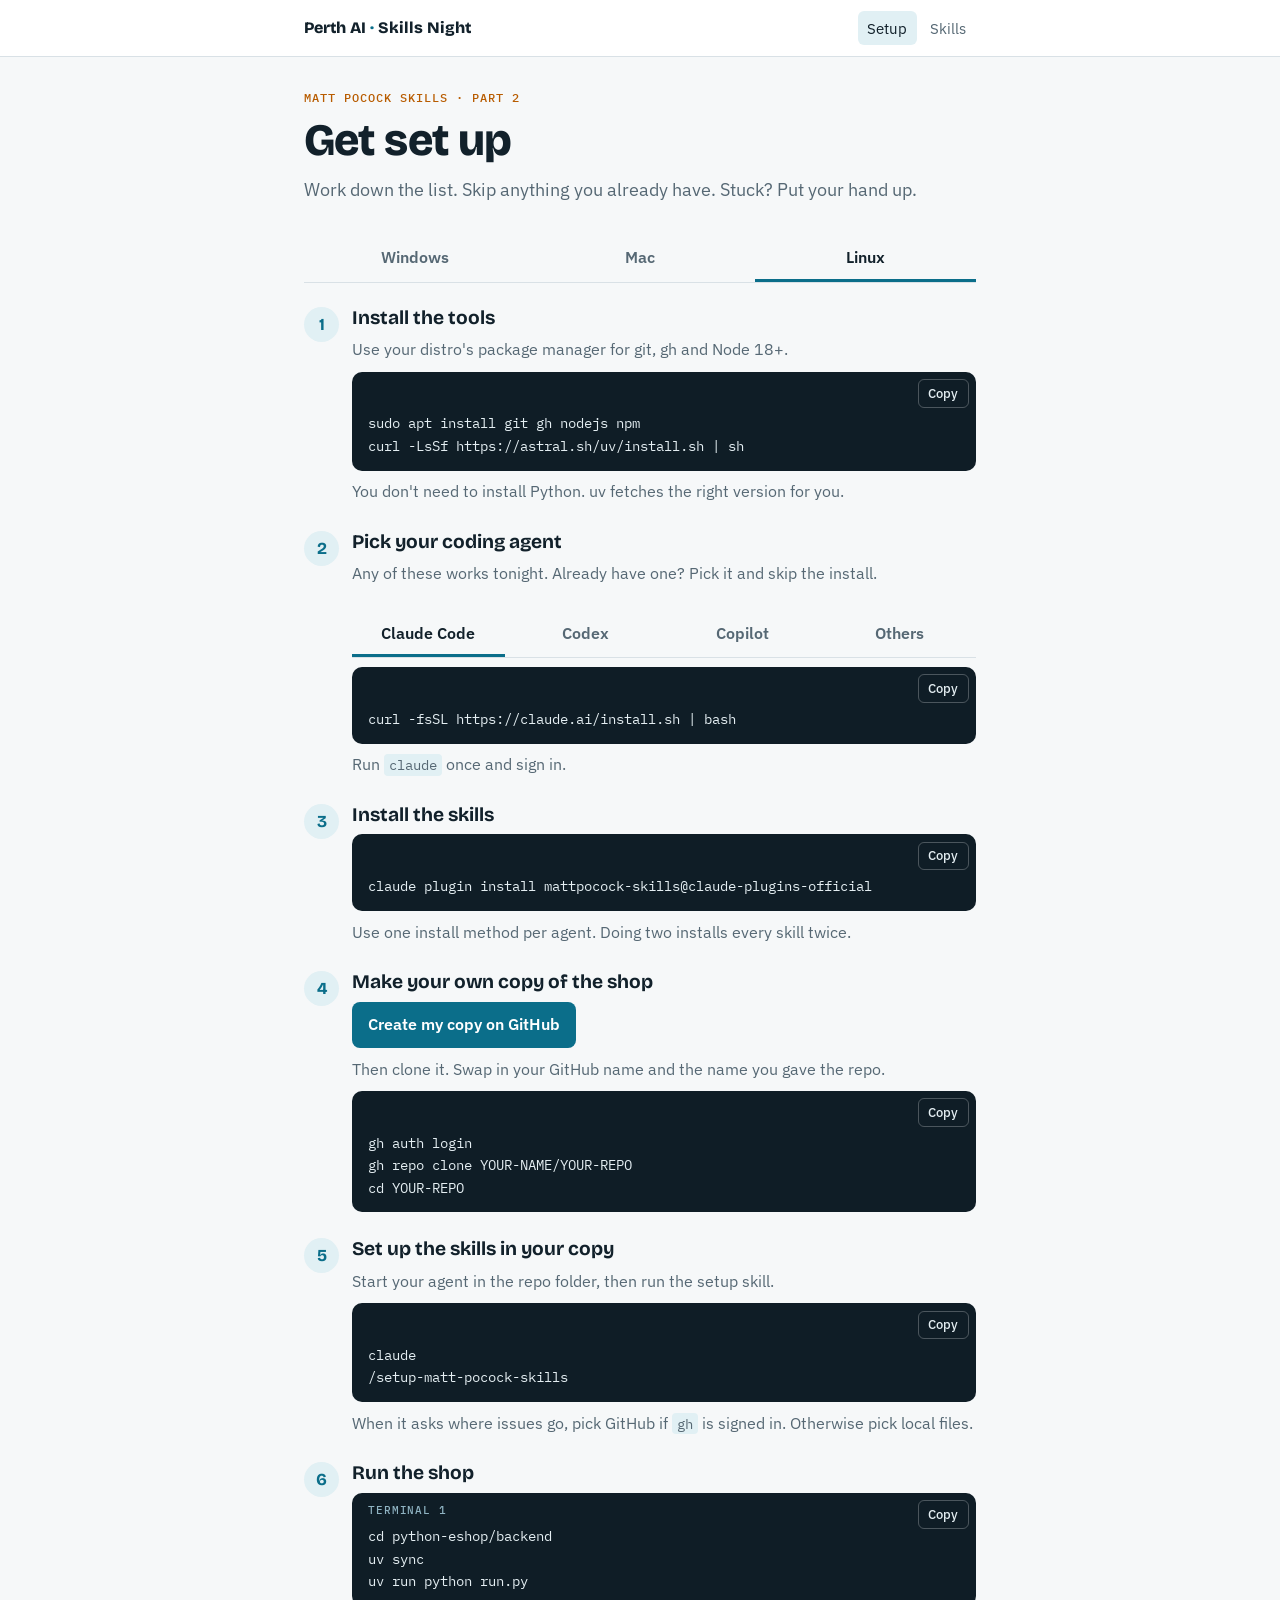
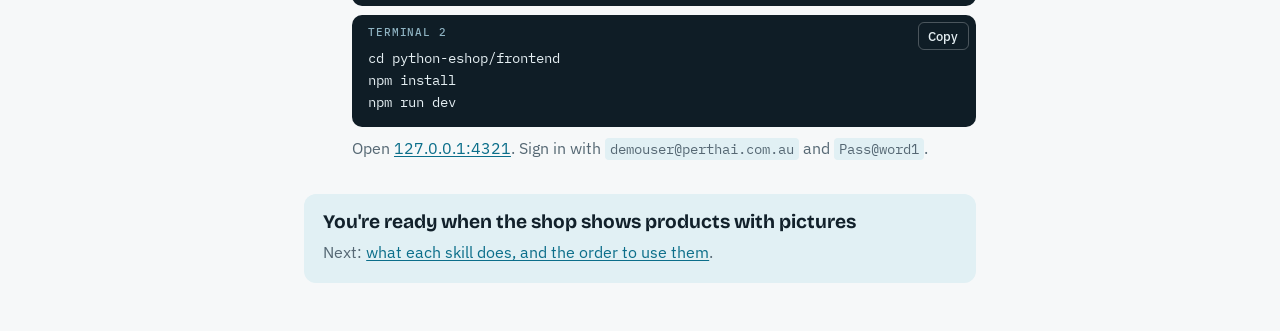
==== docs/index.html @ 23146fe4 "Make the repo and guide work with any coding agent CLAUDE.md becomes AGENTS.md, which Codex, Cursor," ====
<!doctype html>
<html lang="en">
<head>
<meta charset="utf-8">
<meta name="viewport" content="width=device-width, initial-scale=1, viewport-fit=cover">
<title>Skills Night Setup</title>
<meta name="claude:viewport-fit-sides" content="cover">
<meta name="description" content="Install Matt Pocock's skills and get the workshop shop running.">
<link rel="preconnect" href="https://fonts.googleapis.com">
<link rel="preconnect" href="https://fonts.gstatic.com" crossorigin>
<link rel="stylesheet" href="https://fonts.googleapis.com/css2?family=Bricolage+Grotesque:opsz,wght@12..96,700;12..96,800&family=IBM+Plex+Sans:wght@400;500;600&family=IBM+Plex+Mono:wght@400;500&display=swap">
<link rel="stylesheet" href="style.css">
<style>
/* Layout: one narrow column of numbered steps, readable on a phone held in one hand. */
.hero { padding-block: 2rem 1rem; display: grid; gap: .6rem; }
.hero h1 { font-size: clamp(2rem, 8vw, 2.8rem); font-weight: 800; letter-spacing: -.02em; }
.hero p.lede { font-size: 1.1rem; color: var(--muted); }
.tabs { display: flex; gap: .25rem; border-bottom: 1px solid var(--line); margin-top: 1rem; }
.tabs button { flex: 1; font: 600 1rem var(--body); background: none; border: 0; border-bottom: 3px solid transparent; color: var(--muted); padding: .7rem .5rem; cursor: pointer; }
.tabs button[aria-selected="true"] { color: var(--ink); border-bottom-color: var(--river); }
ol.steps { list-style: none; margin: 0; padding: 1.5rem 0 0; display: grid; gap: 1.6rem; counter-reset: step; }
ol.steps > li { display: grid; grid-template-columns: 2.2rem 1fr; gap: .8rem; counter-increment: step; }
ol.steps > li::before { content: counter(step); font: 700 1.05rem var(--display); width: 2.2rem; height: 2.2rem; border-radius: 50%; display: grid; place-items: center; background: var(--river-soft); color: var(--river); }
.step { display: grid; gap: .55rem; min-width: 0; }
.step h2 { font-size: 1.2rem; }
.step > p { color: var(--muted); }
.big-link { display: inline-block; justify-self: start; background: var(--river); color: var(--surface); text-decoration: none; font-weight: 600; padding: .65rem 1rem; border-radius: 8px; }
.done { margin-block: 2rem 3rem; padding: 1.1rem 1.2rem; border-radius: 12px; background: var(--river-soft); display: grid; gap: .4rem; }
.done h2 { font-size: 1.2rem; }
</style>
</head>
<body>
<header class="bar">
  <div class="wrap">
    <a class="brand" href="./">Perth AI <span>·</span> Skills Night</a>
    <nav aria-label="Pages">
      <a href="./" aria-current="page">Setup</a>
      <a href="skills.html">Skills</a>
    </nav>
  </div>
</header>

<main class="wrap">
  <div class="hero">
    <p class="eyebrow">Matt Pocock skills · Part 2</p>
    <h1>Get set up</h1>
    <p class="lede">Work down the list. Skip anything you already have. Stuck? Put your hand up.</p>
  </div>

  <div class="tabs" role="tablist" aria-label="Your computer">
    <button role="tab" id="tab-win" aria-controls="os-win" aria-selected="true" type="button" data-os="win">Windows</button>
    <button role="tab" id="tab-mac" aria-controls="os-mac" aria-selected="false" type="button" data-os="mac">Mac</button>
    <button role="tab" id="tab-linux" aria-controls="os-linux" aria-selected="false" type="button" data-os="linux">Linux</button>
  </div>

  <ol class="steps">
    <li><div class="step"><h2>Install the tools</h2>
      <div role="tabpanel" id="os-win" aria-labelledby="tab-win" data-panel="win" class="step">
        <p>In PowerShell, then close and reopen it.</p>
        <div class="cmd"><pre>winget install Git.Git OpenJS.NodeJS.LTS GitHub.cli
powershell -ExecutionPolicy ByPass -c "irm https://astral.sh/uv/install.ps1 | iex"</pre></div>
      </div>
      <div role="tabpanel" id="os-mac" aria-labelledby="tab-mac" data-panel="mac" class="step" hidden>
        <p>In Terminal, with <a href="https://brew.sh" target="_blank" rel="noopener">Homebrew</a>.</p>
        <div class="cmd"><pre>xcode-select --install
brew install node gh uv</pre></div>
      </div>
      <div role="tabpanel" id="os-linux" aria-labelledby="tab-linux" data-panel="linux" class="step" hidden>
        <p>Use your distro's package manager for git, gh and Node 18+.</p>
        <div class="cmd"><pre>sudo apt install git gh nodejs npm
curl -LsSf https://astral.sh/uv/install.sh | sh</pre></div>
      </div>
      <p>You don't need to install Python. uv fetches the right version for you.</p>
    </div></li>

    <li><div class="step"><h2>Pick your coding agent</h2>
      <p>Any of these works tonight. Already have one? Pick it and skip the install.</p>
      <div class="tabs" role="tablist" aria-label="Your coding agent">
        <button role="tab" id="agent-claude" aria-controls="agent-panel" aria-selected="true" type="button" data-agent="claude">Claude Code</button>
        <button role="tab" id="agent-codex" aria-controls="agent-panel" aria-selected="false" type="button" data-agent="codex">Codex</button>
        <button role="tab" id="agent-copilot" aria-controls="agent-panel" aria-selected="false" type="button" data-agent="copilot">Copilot</button>
        <button role="tab" id="agent-other" aria-controls="agent-panel" aria-selected="false" type="button" data-agent="other">Others</button>
      </div>
      <div id="agent-panel" class="step">
        <div class="step" data-agent-panel="claude">
          <div class="cmd" data-os-cmd="win" hidden><pre>irm https://claude.ai/install.ps1 | iex</pre></div>
          <div class="cmd" data-os-cmd="mac linux"><pre>curl -fsSL https://claude.ai/install.sh | bash</pre></div>
          <p>Run <code>claude</code> once and sign in.</p>
        </div>
        <div class="step" data-agent-panel="codex" hidden>
          <div class="cmd"><pre>npm install -g @openai/codex</pre></div>
          <p>Run <code>codex</code> once and sign in.</p>
        </div>
        <div class="step" data-agent-panel="copilot" hidden>
          <div class="cmd"><pre>npm install -g @github/copilot</pre></div>
          <p>Run <code>copilot</code> once and sign in with GitHub. You need a Copilot plan; the free one is fine.</p>
        </div>
        <div class="step" data-agent-panel="other" hidden>
          <p>Install Cursor, Windsurf or OpenCode from its own website and open a terminal inside it.</p>
        </div>
      </div>
    </div></li>

    <li><div class="step"><h2>Install the skills</h2>
      <div class="cmd" data-agent-panel="claude"><pre>claude plugin install mattpocock-skills@claude-plugins-official</pre></div>
      <div class="cmd" data-agent-panel="codex" hidden><pre>codex plugin marketplace add mattpocock/skills
codex plugin add mattpocock-skills@mattpocock</pre></div>
      <div class="cmd" data-agent-panel="copilot" hidden><pre>copilot plugin marketplace add mattpocock/skills
copilot plugin install mattpocock-skills@mattpocock</pre></div>
      <div class="cmd" data-agent-panel="other" hidden><pre>npx skills@latest add mattpocock/skills</pre></div>
      <p data-agent-panel="other" hidden>It asks which agent to install for. These are plain files you can edit; update them later with <code>npx skills@latest update</code>.</p>
      <p>Use one install method per agent. Doing two installs every skill twice.</p>
    </div></li>

    <li><div class="step"><h2>Make your own copy of the shop</h2>
      <a class="big-link" href="https://github.com/new?template_name=perth-ai-mp-new-features&amp;template_owner=mashjprime" target="_blank" rel="noopener">Create my copy on GitHub</a>
      <p>Then clone it. Swap in your GitHub name and the name you gave the repo.</p>
      <div class="cmd"><pre>gh auth login
gh repo clone YOUR-NAME/YOUR-REPO
cd YOUR-REPO</pre></div>
    </div></li>

    <li><div class="step"><h2>Set up the skills in your copy</h2>
      <p>Start your agent in the repo folder, then run the setup skill.</p>
      <div class="cmd" data-agent-panel="claude"><pre>claude
/setup-matt-pocock-skills</pre></div>
      <div class="cmd" data-agent-panel="codex" hidden><pre>codex
Use the setup-matt-pocock-skills skill</pre></div>
      <div class="cmd" data-agent-panel="copilot" hidden><pre>copilot
/setup-matt-pocock-skills</pre></div>
      <div class="cmd" data-agent-panel="other" hidden><pre>Use the setup-matt-pocock-skills skill</pre></div>
      <p>When it asks where issues go, pick GitHub if <code>gh</code> is signed in. Otherwise pick local files.</p>
    </div></li>

    <li><div class="step"><h2>Run the shop</h2>
      <div class="cmd"><span class="label">Terminal 1</span><pre>cd python-eshop/backend
uv sync
uv run python run.py</pre></div>
      <div class="cmd"><span class="label">Terminal 2</span><pre>cd python-eshop/frontend
npm install
npm run dev</pre></div>
      <p>Open <a href="http://127.0.0.1:4321" target="_blank" rel="noopener">127.0.0.1:4321</a>. Sign in with <code>demouser@perthai.com.au</code> and <code>Pass@word1</code>.</p>
    </div></li>
  </ol>

  <div class="done">
    <h2>You're ready when the shop shows products with pictures</h2>
    <p class="muted">Next: <a href="skills.html">what each skill does, and the order to use them</a>.</p>
  </div>
</main>

<script src="copy.js"></script>
<script>
(function () {
  var tabs = document.querySelectorAll('[data-os]');
  function showOs(os) {
    tabs.forEach(function (t) { t.setAttribute('aria-selected', String(t.dataset.os === os)); });
    document.querySelectorAll('[data-panel]').forEach(function (p) { p.hidden = p.dataset.panel !== os; });
    document.querySelectorAll('[data-os-cmd]').forEach(function (c) { c.hidden = c.dataset.osCmd.split(' ').indexOf(os) < 0; });
    try { localStorage.setItem('os', os); } catch (e) {}
  }
  tabs.forEach(function (t) { if (t.dataset.os) t.addEventListener('click', function () { showOs(t.dataset.os); }); });

  var agentTabs = document.querySelectorAll('[data-agent]');
  function showAgent(agent) {
    agentTabs.forEach(function (t) { t.setAttribute('aria-selected', String(t.dataset.agent === agent)); });
    document.querySelectorAll('[data-agent-panel]').forEach(function (p) { p.hidden = p.dataset.agentPanel !== agent; });
    try { localStorage.setItem('agent', agent); } catch (e) {}
  }
  agentTabs.forEach(function (t) { t.addEventListener('click', function () { showAgent(t.dataset.agent); }); });
  var savedAgent = null;
  try { savedAgent = localStorage.getItem('agent'); } catch (e) {}
  showAgent(savedAgent && document.querySelector('[data-agent="' + savedAgent + '"]') ? savedAgent : 'claude');
  var saved = null;
  try { saved = localStorage.getItem('os'); } catch (e) {}
  var ua = navigator.userAgent;
  var guess = /Mac/i.test(ua) && !/iPhone|iPad/i.test(ua) ? 'mac' : /Linux/i.test(ua) && !/Android/i.test(ua) ? 'linux' : 'win';
  showOs(saved || guess);
})();
</script>
</body>
</html>
---- docs/style.css ----
/* Shared tokens for the install page, the skills page and the slides. */
:root {
  --paper: #f6f8f9;
  --surface: #ffffff;
  --ink: #12212b;
  --muted: #566874;
  --line: #d9e1e6;
  --river: #0b6e8a;
  --river-soft: #e1f0f4;
  --sun: #b85c00;
  --sun-soft: #fbeedd;
  --alarm: #b3261e;
  --code-bg: #0f1d26;
  --code-fg: #e4eef2;
  --ok: #1f7a4d;
  --display: "Bricolage Grotesque", "Segoe UI", system-ui, sans-serif;
  --body: "IBM Plex Sans", "Segoe UI", system-ui, sans-serif;
  --mono: "IBM Plex Mono", ui-monospace, "Cascadia Mono", Menlo, monospace;
  color-scheme: light;
}
@media (prefers-color-scheme: dark) {
  :root:not([data-theme="light"]) {
    --paper: #0c171e; --surface: #12212b; --ink: #e6eef2; --muted: #9db0bb; --line: #24394a;
    --river: #4fb8d6; --river-soft: #133847; --sun: #f0a050; --sun-soft: #3a2a17; --alarm: #ff8a80;
    --code-bg: #071016; --code-fg: #e4eef2; --ok: #5cc98f;
    color-scheme: dark;
  }
}
:root[data-theme="dark"] {
  --paper: #0c171e; --surface: #12212b; --ink: #e6eef2; --muted: #9db0bb; --line: #24394a;
  --river: #4fb8d6; --river-soft: #133847; --sun: #f0a050; --sun-soft: #3a2a17; --alarm: #ff8a80;
  --code-bg: #071016; --code-fg: #e4eef2; --ok: #5cc98f;
  color-scheme: dark;
}
* { box-sizing: border-box; }
[hidden] { display: none !important; }
html { padding-top: env(safe-area-inset-top, 0px); padding-bottom: env(safe-area-inset-bottom, 0px); }
body { margin: 0; background: var(--paper); color: var(--ink); font: 400 1rem/1.6 var(--body); }
a { color: var(--river); text-underline-offset: 2px; }
a:focus-visible, button:focus-visible, input:focus-visible { outline: 2px solid var(--river); outline-offset: 2px; }
h1, h2, h3 { font-family: var(--display); line-height: 1.15; text-wrap: balance; margin: 0; }
p { margin: 0; }
code { font-family: var(--mono); font-size: .9em; background: var(--river-soft); padding: .1em .35em; border-radius: 4px; }
.wrap { max-width: 44rem; margin: 0 auto; padding-left: max(16px, env(safe-area-inset-left, 0px)); padding-right: max(16px, env(safe-area-inset-right, 0px)); }
.eyebrow { font: 500 .78rem var(--mono); letter-spacing: .08em; text-transform: uppercase; color: var(--sun); }
.muted { color: var(--muted); }

/* Top bar shared by the reading pages */
.bar { background: var(--surface); border-bottom: 1px solid var(--line); }
.bar .wrap { display: flex; align-items: center; gap: .75rem 1rem; padding-block: .7rem; flex-wrap: wrap; }
.brand { font-family: var(--display); font-weight: 800; text-decoration: none; color: var(--ink); }
.brand span { color: var(--river); }
.bar nav { display: flex; gap: .25rem; flex-wrap: wrap; margin-left: auto; }
.bar nav a { text-decoration: none; color: var(--muted); font-size: .95rem; padding: .3rem .6rem; border-radius: 6px; }
.bar nav a[aria-current="page"] { color: var(--ink); background: var(--river-soft); }

/* Commands with copy buttons */
.cmd { display: flex; flex-direction: column; background: var(--code-bg); color: var(--code-fg); border-radius: 10px; min-width: 0; }
.cmd pre { margin: 0; padding: .3rem 1rem .85rem; overflow-x: auto; font: 400 .9rem/1.55 var(--mono); white-space: pre; }
.cmd .label { display: block; font: 500 .7rem var(--mono); letter-spacing: .08em; text-transform: uppercase; color: #8fb3c2; padding: 0 1rem .2rem; margin-top: -1.6rem; max-width: calc(100% - 5rem); }
.cmd .copy { order: -1; align-self: flex-end; margin: .45rem .45rem 0 0; font: 500 .8rem var(--body); background: transparent; color: var(--code-fg); border: 1px solid #ffffff40; border-radius: 6px; padding: .3rem .6rem; cursor: pointer; }
.cmd .copy:hover { border-color: #ffffffa0; }
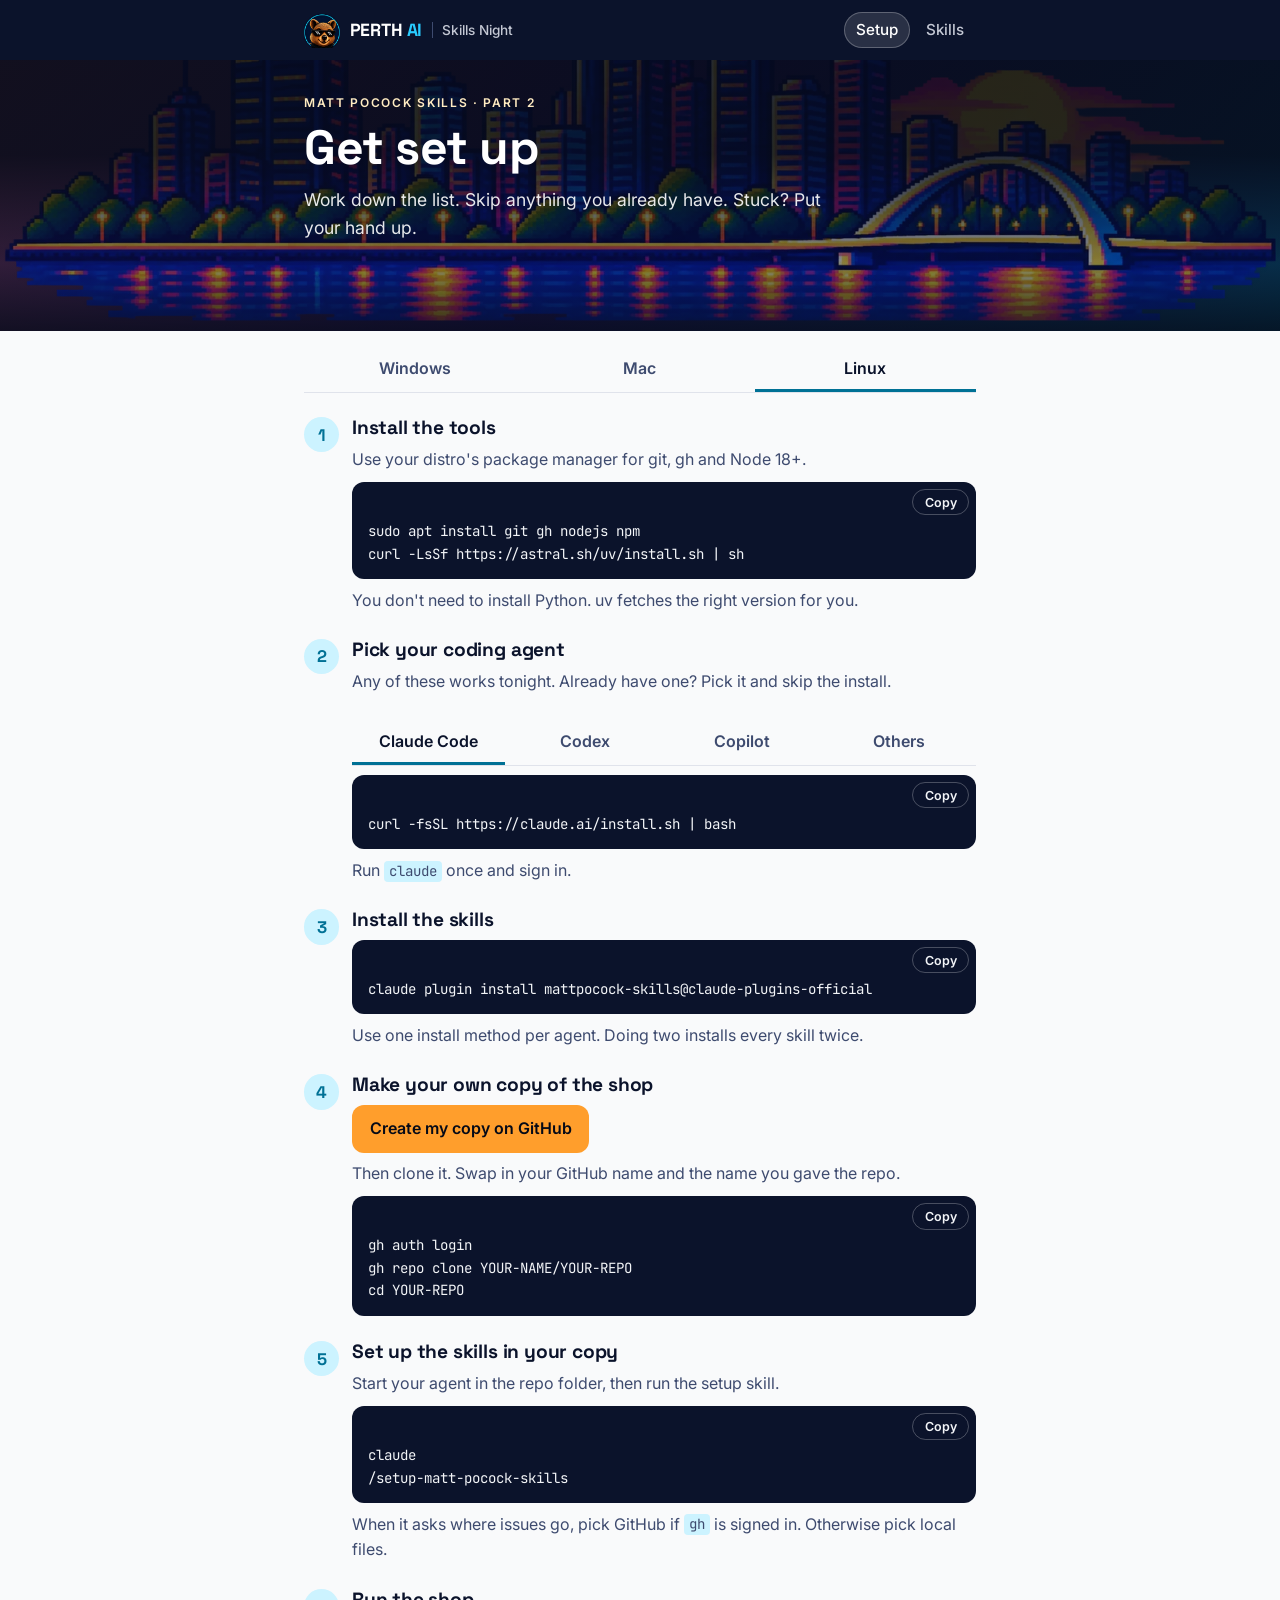
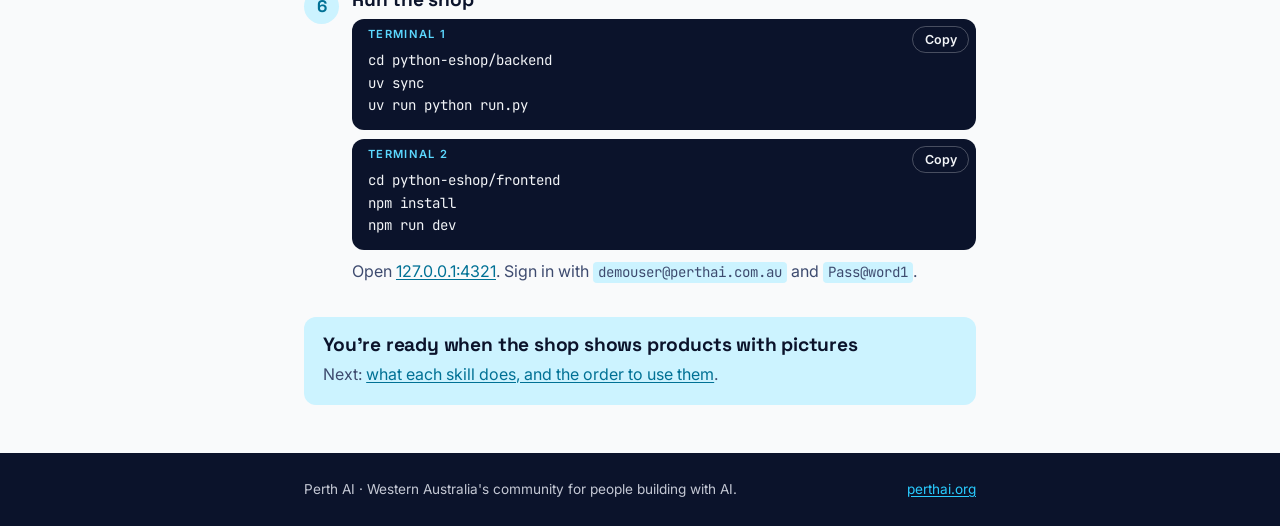
==== commit f22aed5a: "Brand the site and slides as Perth AI Logo, colours, fonts and skyline from perth-ai/perth-ai-websit" ====
--- a/docs/index.html
+++ b/docs/index.html
@@ -8,13 +8,12 @@
 <meta name="description" content="Install Matt Pocock's skills and get the workshop shop running.">
 <link rel="preconnect" href="https://fonts.googleapis.com">
 <link rel="preconnect" href="https://fonts.gstatic.com" crossorigin>
-<link rel="stylesheet" href="https://fonts.googleapis.com/css2?family=Bricolage+Grotesque:opsz,wght@12..96,700;12..96,800&family=IBM+Plex+Sans:wght@400;500;600&family=IBM+Plex+Mono:wght@400;500&display=swap">
+<link rel="stylesheet" href="https://fonts.googleapis.com/css2?family=Space+Grotesk:wght@500;600;700&family=Inter:wght@400;500;600&family=JetBrains+Mono:wght@400;500&display=swap">
+<link rel="icon" type="image/png" sizes="32x32" href="brand/favicon-32.png">
+<link rel="apple-touch-icon" href="brand/apple-touch-icon.png">
 <link rel="stylesheet" href="style.css">
 <style>
 /* Layout: one narrow column of numbered steps, readable on a phone held in one hand. */
-.hero { padding-block: 2rem 1rem; display: grid; gap: .6rem; }
-.hero h1 { font-size: clamp(2rem, 8vw, 2.8rem); font-weight: 800; letter-spacing: -.02em; }
-.hero p.lede { font-size: 1.1rem; color: var(--muted); }
 .tabs { display: flex; gap: .25rem; border-bottom: 1px solid var(--line); margin-top: 1rem; }
 .tabs button { flex: 1; font: 600 1rem var(--body); background: none; border: 0; border-bottom: 3px solid transparent; color: var(--muted); padding: .7rem .5rem; cursor: pointer; }
 .tabs button[aria-selected="true"] { color: var(--ink); border-bottom-color: var(--river); }
@@ -24,7 +23,6 @@
 .step { display: grid; gap: .55rem; min-width: 0; }
 .step h2 { font-size: 1.2rem; }
 .step > p { color: var(--muted); }
-.big-link { display: inline-block; justify-self: start; background: var(--river); color: var(--surface); text-decoration: none; font-weight: 600; padding: .65rem 1rem; border-radius: 8px; }
 .done { margin-block: 2rem 3rem; padding: 1.1rem 1.2rem; border-radius: 12px; background: var(--river-soft); display: grid; gap: .4rem; }
 .done h2 { font-size: 1.2rem; }
 </style>
@@ -32,7 +30,7 @@
 <body>
 <header class="bar">
   <div class="wrap">
-    <a class="brand" href="./">Perth AI <span>·</span> Skills Night</a>
+    <a class="logo" href="./"><img src="brand/perth-ai-mark.webp" alt="" width="256" height="256"><span class="word">PERTH <span>AI</span></span><span class="event">Skills Night</span></a>
     <nav aria-label="Pages">
       <a href="./" aria-current="page">Setup</a>
       <a href="skills.html">Skills</a>
@@ -40,12 +38,16 @@
   </div>
 </header>
 
-<main class="wrap">
-  <div class="hero">
+<div class="band">
+  <img class="skyline" src="brand/perth-skyline.webp" alt="" width="1600" height="578">
+  <div class="wrap">
     <p class="eyebrow">Matt Pocock skills · Part 2</p>
     <h1>Get set up</h1>
     <p class="lede">Work down the list. Skip anything you already have. Stuck? Put your hand up.</p>
   </div>
+</div>
+
+<main class="wrap">
 
   <div class="tabs" role="tablist" aria-label="Your computer">
     <button role="tab" id="tab-win" aria-controls="os-win" aria-selected="true" type="button" data-os="win">Windows</button>
@@ -113,7 +115,7 @@
     </div></li>
 
     <li><div class="step"><h2>Make your own copy of the shop</h2>
-      <a class="big-link" href="https://github.com/new?template_name=perth-ai-mp-new-features&amp;template_owner=mashjprime" target="_blank" rel="noopener">Create my copy on GitHub</a>
+      <a class="cta" href="https://github.com/new?template_name=perth-ai-mp-new-features&amp;template_owner=mashjprime" target="_blank" rel="noopener">Create my copy on GitHub</a>
       <p>Then clone it. Swap in your GitHub name and the name you gave the repo.</p>
       <div class="cmd"><pre>gh auth login
 gh repo clone YOUR-NAME/YOUR-REPO
@@ -149,6 +151,14 @@
   </div>
 </main>
 
+<footer class="site-foot">
+  <div class="wrap">
+    <span>Perth AI · Western Australia's community for people building with AI.</span>
+    <a href="https://perthai.org" target="_blank" rel="noopener">perthai.org</a>
+  </div>
+</footer>
+
+
 <script src="copy.js"></script>
 <script>
 (function () {
--- a/docs/style.css
+++ b/docs/style.css
@@ -1,62 +1,96 @@
-/* Shared tokens for the install page, the skills page and the slides. */
+/* Perth AI brand tokens, taken from perth-ai/perth-ai-website (src/styles/global.css),
+   which follows the Perth AI style guide. Navy #0B132B base, orange #FF9E2C primary
+   accent, cyan #00C2FF secondary. On light backgrounds the accents are fills with
+   navy labels, and only their -700 steps are used as text. */
 :root {
-  --paper: #f6f8f9;
+  --paper: #f9fafb;        /* sand-50 */
   --surface: #ffffff;
-  --ink: #12212b;
-  --muted: #566874;
-  --line: #d9e1e6;
-  --river: #0b6e8a;
-  --river-soft: #e1f0f4;
-  --sun: #b85c00;
-  --sun-soft: #fbeedd;
-  --alarm: #b3261e;
-  --code-bg: #0f1d26;
-  --code-fg: #e4eef2;
-  --ok: #1f7a4d;
-  --display: "Bricolage Grotesque", "Segoe UI", system-ui, sans-serif;
-  --body: "IBM Plex Sans", "Segoe UI", system-ui, sans-serif;
-  --mono: "IBM Plex Mono", ui-monospace, "Cascadia Mono", Menlo, monospace;
+  --ink: #0b132b;          /* ink-900 */
+  --muted: #3e4b6f;        /* ink-600 */
+  --line: #e0e3eb;         /* ink-100 */
+  --river: #007195;        /* azure-700: links and markers on light */
+  --river-soft: #ccf3ff;   /* azure-100 */
+  --sun: #a05600;          /* sunset-700: eyebrows on light */
+  --sun-soft: #ffecd6;     /* sunset-100 */
+  --cta: #ff9e2c;          /* sunset-500, always with a navy label */
+  --cta-hover: #ffb257;
+  --cta-ink: #050a17;
+  --alarm: #d3002c;        /* coral-700 */
+  --code-bg: #0b132b;
+  --code-fg: #f2f4f7;
+  --code-label: #5cd8ff;   /* azure-300 */
+  --band: #0b132b;         /* navy header and hero bands, both themes */
+  --band-ink: #ffffff;
+  --band-muted: #c4c8d4;   /* ink-200 */
+  --band-ai: #29ccff;      /* azure-400, the "AI" in the wordmark */
+  --sunbeam: #ffecc2;      /* cream, dark backgrounds only */
+  --display: "Space Grotesk", "Inter", ui-sans-serif, system-ui, "Segoe UI", sans-serif;
+  --body: "Inter", ui-sans-serif, system-ui, -apple-system, "Segoe UI", Roboto, sans-serif;
+  --mono: "JetBrains Mono", ui-monospace, "Cascadia Mono", Menlo, monospace;
   color-scheme: light;
 }
 @media (prefers-color-scheme: dark) {
   :root:not([data-theme="light"]) {
-    --paper: #0c171e; --surface: #12212b; --ink: #e6eef2; --muted: #9db0bb; --line: #24394a;
-    --river: #4fb8d6; --river-soft: #133847; --sun: #f0a050; --sun-soft: #3a2a17; --alarm: #ff8a80;
-    --code-bg: #071016; --code-fg: #e4eef2; --ok: #5cc98f;
+    --paper: #050a17; --surface: #0b132b; --ink: #f2f4f7; --muted: #99a0b8; --line: #232f52;
+    --river: #29ccff; --river-soft: #10294a; --sun: #ff9e2c; --sun-soft: #33240f; --alarm: #ff6b8a;
+    --code-bg: #141f3d; --band: #050a17;
     color-scheme: dark;
   }
 }
 :root[data-theme="dark"] {
-  --paper: #0c171e; --surface: #12212b; --ink: #e6eef2; --muted: #9db0bb; --line: #24394a;
-  --river: #4fb8d6; --river-soft: #133847; --sun: #f0a050; --sun-soft: #3a2a17; --alarm: #ff8a80;
-  --code-bg: #071016; --code-fg: #e4eef2; --ok: #5cc98f;
+  --paper: #050a17; --surface: #0b132b; --ink: #f2f4f7; --muted: #99a0b8; --line: #232f52;
+  --river: #29ccff; --river-soft: #10294a; --sun: #ff9e2c; --sun-soft: #33240f; --alarm: #ff6b8a;
+  --code-bg: #141f3d; --band: #050a17;
   color-scheme: dark;
 }
 * { box-sizing: border-box; }
 [hidden] { display: none !important; }
-html { padding-top: env(safe-area-inset-top, 0px); padding-bottom: env(safe-area-inset-bottom, 0px); }
-body { margin: 0; background: var(--paper); color: var(--ink); font: 400 1rem/1.6 var(--body); }
+html { padding-top: env(safe-area-inset-top, 0px); padding-bottom: env(safe-area-inset-bottom, 0px); background: var(--band); }
+body { margin: 0; background: var(--paper); color: var(--ink); font: 400 1rem/1.6 var(--body); -webkit-font-smoothing: antialiased; }
 a { color: var(--river); text-underline-offset: 2px; }
-a:focus-visible, button:focus-visible, input:focus-visible { outline: 2px solid var(--river); outline-offset: 2px; }
-h1, h2, h3 { font-family: var(--display); line-height: 1.15; text-wrap: balance; margin: 0; }
+:focus-visible { outline: 2px solid var(--cta); outline-offset: 2px; }
+h1, h2, h3 { font-family: var(--display); line-height: 1.12; letter-spacing: -.01em; text-wrap: balance; margin: 0; }
 p { margin: 0; }
-code { font-family: var(--mono); font-size: .9em; background: var(--river-soft); padding: .1em .35em; border-radius: 4px; }
+code { font-family: var(--mono); font-size: .88em; background: var(--river-soft); padding: .1em .35em; border-radius: 4px; }
 .wrap { max-width: 44rem; margin: 0 auto; padding-left: max(16px, env(safe-area-inset-left, 0px)); padding-right: max(16px, env(safe-area-inset-right, 0px)); }
-.eyebrow { font: 500 .78rem var(--mono); letter-spacing: .08em; text-transform: uppercase; color: var(--sun); }
+.eyebrow { font: 600 .75rem var(--body); letter-spacing: .14em; text-transform: uppercase; color: var(--sun); }
 .muted { color: var(--muted); }
 
-/* Top bar shared by the reading pages */
-.bar { background: var(--surface); border-bottom: 1px solid var(--line); }
-.bar .wrap { display: flex; align-items: center; gap: .75rem 1rem; padding-block: .7rem; flex-wrap: wrap; }
-.brand { font-family: var(--display); font-weight: 800; text-decoration: none; color: var(--ink); }
-.brand span { color: var(--river); }
+/* Navy header with the quokka mark and wordmark, as on perthai.org */
+.bar { background: var(--band); color: var(--band-ink); }
+.bar .wrap { display: flex; align-items: center; gap: .75rem 1rem; padding-block: .75rem; flex-wrap: wrap; }
+.logo { display: flex; align-items: center; gap: .6rem; text-decoration: none; color: var(--band-ink); }
+.logo img { width: 2.25rem; height: 2.25rem; }
+.logo .word { font: 700 1.1rem var(--display); letter-spacing: -.01em; }
+.logo .word span { color: var(--band-ai); }
+.logo .event { font: 500 .85rem var(--body); color: var(--band-muted); border-left: 1px solid #3e4b6f; padding-left: .6rem; }
+@media (max-width: 26rem) { .logo .event { display: none; } }
 .bar nav { display: flex; gap: .25rem; flex-wrap: wrap; margin-left: auto; }
-.bar nav a { text-decoration: none; color: var(--muted); font-size: .95rem; padding: .3rem .6rem; border-radius: 6px; }
-.bar nav a[aria-current="page"] { color: var(--ink); background: var(--river-soft); }
+.bar nav a { text-decoration: none; color: var(--band-muted); font-size: .95rem; font-weight: 500; padding: .35rem .75rem; border-radius: 999px; }
+.bar nav a:hover { color: var(--band-ink); }
+.bar nav a[aria-current="page"] { color: var(--band-ink); background: #ffffff1f; box-shadow: inset 0 0 0 1px #ffffff40; }
+
+/* Hero band: brand gradient wash, pixel skyline along the bottom, white copy */
+.band { position: relative; overflow: hidden; background: var(--band); color: var(--band-ink); }
+.band::before { content: ""; position: absolute; inset: 0; background: linear-gradient(135deg, #ff6b8a55, #6924e04d 50%, #009bcc66); pointer-events: none; }
+.band .skyline { position: absolute; left: 0; right: 0; bottom: 0; width: 100%; height: auto; max-width: none; opacity: .9; pointer-events: none; }
+.band::after { content: ""; position: absolute; inset: 0; background: linear-gradient(to bottom, #050a17d9 35%, #050a1766 75%, #050a17cc); pointer-events: none; }
+.band .wrap { position: relative; z-index: 1; padding-block: 2.2rem 5.5rem; display: grid; gap: .7rem; }
+.band .eyebrow { color: var(--sunbeam); }
+.band h1 { font-size: clamp(2.1rem, 8vw, 3rem); font-weight: 700; }
+.band .lede { font-size: 1.1rem; color: #ffffffe6; max-width: 34rem; }
+
+/* Primary call to action: orange fill, navy label */
+.cta { display: inline-flex; align-items: center; justify-self: start; gap: .5rem; background: var(--cta); color: var(--cta-ink); text-decoration: none; font-weight: 600; padding: .7rem 1.1rem; border-radius: 12px; }
+.cta:hover { background: var(--cta-hover); }
 
 /* Commands with copy buttons */
-.cmd { display: flex; flex-direction: column; background: var(--code-bg); color: var(--code-fg); border-radius: 10px; min-width: 0; }
-.cmd pre { margin: 0; padding: .3rem 1rem .85rem; overflow-x: auto; font: 400 .9rem/1.55 var(--mono); white-space: pre; }
-.cmd .label { display: block; font: 500 .7rem var(--mono); letter-spacing: .08em; text-transform: uppercase; color: #8fb3c2; padding: 0 1rem .2rem; margin-top: -1.6rem; max-width: calc(100% - 5rem); }
-.cmd .copy { order: -1; align-self: flex-end; margin: .45rem .45rem 0 0; font: 500 .8rem var(--body); background: transparent; color: var(--code-fg); border: 1px solid #ffffff40; border-radius: 6px; padding: .3rem .6rem; cursor: pointer; }
-.cmd .copy:hover { border-color: #ffffffa0; }
+.cmd { display: flex; flex-direction: column; background: var(--code-bg); color: var(--code-fg); border-radius: 12px; min-width: 0; }
+.cmd pre { margin: 0; padding: .3rem 1rem .85rem; overflow-x: auto; font: 400 .88rem/1.6 var(--mono); white-space: pre; }
+.cmd .label { display: block; font: 600 .7rem var(--body); letter-spacing: .12em; text-transform: uppercase; color: var(--code-label); padding: 0 1rem .2rem; margin-top: -1.6rem; max-width: calc(100% - 5rem); }
+.cmd .copy { order: -1; align-self: flex-end; margin: .45rem .45rem 0 0; font: 600 .78rem var(--body); background: transparent; color: var(--code-fg); border: 1px solid #ffffff40; border-radius: 999px; padding: .3rem .7rem; cursor: pointer; }
+.cmd .copy:hover { border-color: var(--cta); color: var(--cta); }
+
+.site-foot { margin-top: 3rem; background: var(--band); color: var(--band-muted); font-size: .85rem; }
+.site-foot .wrap { padding-block: 1.6rem; display: flex; gap: .5rem 1.5rem; flex-wrap: wrap; justify-content: space-between; }
+.site-foot a { color: var(--band-ai); }
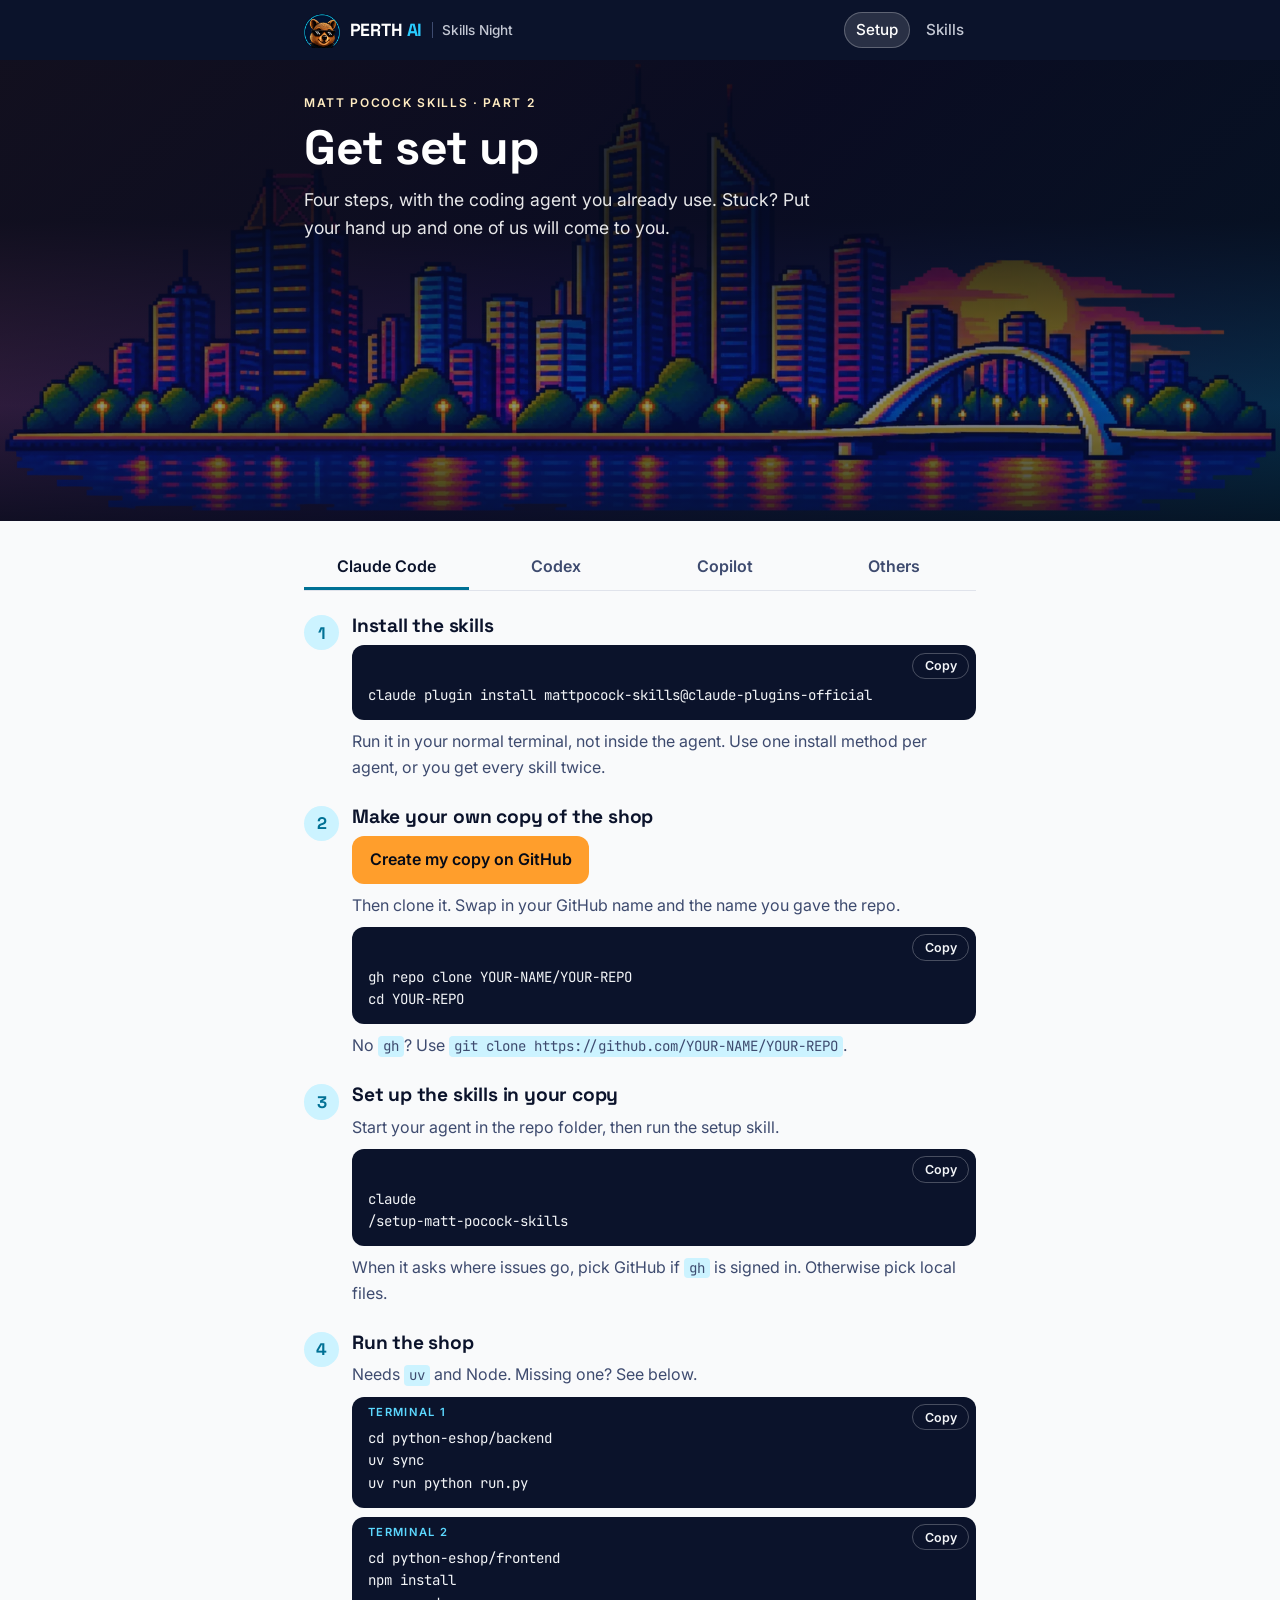
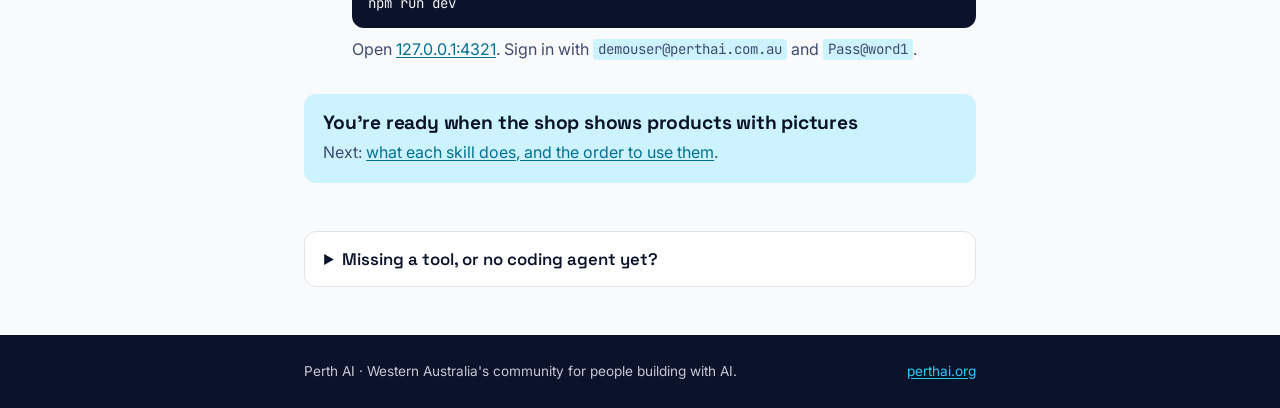
==== commit 09e76b40: "Lead the setup page with the skills install Assume attendees already run a coding agent: agent picke" ====
--- a/docs/index.html
+++ b/docs/index.html
@@ -25,6 +25,12 @@
 .step > p { color: var(--muted); }
 .done { margin-block: 2rem 3rem; padding: 1.1rem 1.2rem; border-radius: 12px; background: var(--river-soft); display: grid; gap: .4rem; }
 .done h2 { font-size: 1.2rem; }
+main > .tabs { margin-top: 1.5rem; }
+.extra { margin-bottom: 3rem; border: 1px solid var(--line); border-radius: 12px; background: var(--surface); }
+.extra summary { cursor: pointer; padding: 1rem 1.2rem; font: 600 1.05rem var(--display); }
+.extra > .step { padding: 0 1.2rem 1.2rem; gap: .8rem; }
+.extra .tabs { margin-top: 0; }
+.extra h3 { font-size: 1.05rem; margin-top: .6rem; }
 </style>
 </head>
 <body>
@@ -43,66 +49,20 @@
   <div class="wrap">
     <p class="eyebrow">Matt Pocock skills · Part 2</p>
     <h1>Get set up</h1>
-    <p class="lede">Work down the list. Skip anything you already have. Stuck? Put your hand up.</p>
+    <p class="lede">Four steps, with the coding agent you already use. Stuck? Put your hand up and one of us will come to you.</p>
   </div>
 </div>
 
 <main class="wrap">
 
-  <div class="tabs" role="tablist" aria-label="Your computer">
-    <button role="tab" id="tab-win" aria-controls="os-win" aria-selected="true" type="button" data-os="win">Windows</button>
-    <button role="tab" id="tab-mac" aria-controls="os-mac" aria-selected="false" type="button" data-os="mac">Mac</button>
-    <button role="tab" id="tab-linux" aria-controls="os-linux" aria-selected="false" type="button" data-os="linux">Linux</button>
+  <div class="tabs" role="tablist" aria-label="Your coding agent">
+    <button role="tab" id="agent-claude" aria-selected="true" type="button" data-agent="claude">Claude Code</button>
+    <button role="tab" id="agent-codex" aria-selected="false" type="button" data-agent="codex">Codex</button>
+    <button role="tab" id="agent-copilot" aria-selected="false" type="button" data-agent="copilot">Copilot</button>
+    <button role="tab" id="agent-other" aria-selected="false" type="button" data-agent="other">Others</button>
   </div>
 
   <ol class="steps">
-    <li><div class="step"><h2>Install the tools</h2>
-      <div role="tabpanel" id="os-win" aria-labelledby="tab-win" data-panel="win" class="step">
-        <p>In PowerShell, then close and reopen it.</p>
-        <div class="cmd"><pre>winget install Git.Git OpenJS.NodeJS.LTS GitHub.cli
-powershell -ExecutionPolicy ByPass -c "irm https://astral.sh/uv/install.ps1 | iex"</pre></div>
-      </div>
-      <div role="tabpanel" id="os-mac" aria-labelledby="tab-mac" data-panel="mac" class="step" hidden>
-        <p>In Terminal, with <a href="https://brew.sh" target="_blank" rel="noopener">Homebrew</a>.</p>
-        <div class="cmd"><pre>xcode-select --install
-brew install node gh uv</pre></div>
-      </div>
-      <div role="tabpanel" id="os-linux" aria-labelledby="tab-linux" data-panel="linux" class="step" hidden>
-        <p>Use your distro's package manager for git, gh and Node 18+.</p>
-        <div class="cmd"><pre>sudo apt install git gh nodejs npm
-curl -LsSf https://astral.sh/uv/install.sh | sh</pre></div>
-      </div>
-      <p>You don't need to install Python. uv fetches the right version for you.</p>
-    </div></li>
-
-    <li><div class="step"><h2>Pick your coding agent</h2>
-      <p>Any of these works tonight. Already have one? Pick it and skip the install.</p>
-      <div class="tabs" role="tablist" aria-label="Your coding agent">
-        <button role="tab" id="agent-claude" aria-controls="agent-panel" aria-selected="true" type="button" data-agent="claude">Claude Code</button>
-        <button role="tab" id="agent-codex" aria-controls="agent-panel" aria-selected="false" type="button" data-agent="codex">Codex</button>
-        <button role="tab" id="agent-copilot" aria-controls="agent-panel" aria-selected="false" type="button" data-agent="copilot">Copilot</button>
-        <button role="tab" id="agent-other" aria-controls="agent-panel" aria-selected="false" type="button" data-agent="other">Others</button>
-      </div>
-      <div id="agent-panel" class="step">
-        <div class="step" data-agent-panel="claude">
-          <div class="cmd" data-os-cmd="win" hidden><pre>irm https://claude.ai/install.ps1 | iex</pre></div>
-          <div class="cmd" data-os-cmd="mac linux"><pre>curl -fsSL https://claude.ai/install.sh | bash</pre></div>
-          <p>Run <code>claude</code> once and sign in.</p>
-        </div>
-        <div class="step" data-agent-panel="codex" hidden>
-          <div class="cmd"><pre>npm install -g @openai/codex</pre></div>
-          <p>Run <code>codex</code> once and sign in.</p>
-        </div>
-        <div class="step" data-agent-panel="copilot" hidden>
-          <div class="cmd"><pre>npm install -g @github/copilot</pre></div>
-          <p>Run <code>copilot</code> once and sign in with GitHub. You need a Copilot plan; the free one is fine.</p>
-        </div>
-        <div class="step" data-agent-panel="other" hidden>
-          <p>Install Cursor, Windsurf or OpenCode from its own website and open a terminal inside it.</p>
-        </div>
-      </div>
-    </div></li>
-
     <li><div class="step"><h2>Install the skills</h2>
       <div class="cmd" data-agent-panel="claude"><pre>claude plugin install mattpocock-skills@claude-plugins-official</pre></div>
       <div class="cmd" data-agent-panel="codex" hidden><pre>codex plugin marketplace add mattpocock/skills
@@ -110,16 +70,16 @@
       <div class="cmd" data-agent-panel="copilot" hidden><pre>copilot plugin marketplace add mattpocock/skills
 copilot plugin install mattpocock-skills@mattpocock</pre></div>
       <div class="cmd" data-agent-panel="other" hidden><pre>npx skills@latest add mattpocock/skills</pre></div>
-      <p data-agent-panel="other" hidden>It asks which agent to install for. These are plain files you can edit; update them later with <code>npx skills@latest update</code>.</p>
-      <p>Use one install method per agent. Doing two installs every skill twice.</p>
+      <p data-agent-panel="other" hidden>Works for Cursor, Windsurf, OpenCode and more. It asks which agent to install for.</p>
+      <p>Run it in your normal terminal, not inside the agent. Use one install method per agent, or you get every skill twice.</p>
     </div></li>
 
     <li><div class="step"><h2>Make your own copy of the shop</h2>
       <a class="cta" href="https://github.com/new?template_name=perth-ai-mp-new-features&amp;template_owner=mashjprime" target="_blank" rel="noopener">Create my copy on GitHub</a>
       <p>Then clone it. Swap in your GitHub name and the name you gave the repo.</p>
-      <div class="cmd"><pre>gh auth login
-gh repo clone YOUR-NAME/YOUR-REPO
+      <div class="cmd"><pre>gh repo clone YOUR-NAME/YOUR-REPO
 cd YOUR-REPO</pre></div>
+      <p>No <code>gh</code>? Use <code>git clone https://github.com/YOUR-NAME/YOUR-REPO</code>.</p>
     </div></li>
 
     <li><div class="step"><h2>Set up the skills in your copy</h2>
@@ -135,6 +95,7 @@
     </div></li>
 
     <li><div class="step"><h2>Run the shop</h2>
+      <p>Needs <code>uv</code> and Node. Missing one? See below.</p>
       <div class="cmd"><span class="label">Terminal 1</span><pre>cd python-eshop/backend
 uv sync
 uv run python run.py</pre></div>
@@ -149,6 +110,53 @@
     <h2>You're ready when the shop shows products with pictures</h2>
     <p class="muted">Next: <a href="skills.html">what each skill does, and the order to use them</a>.</p>
   </div>
+
+  <details class="extra">
+    <summary>Missing a tool, or no coding agent yet?</summary>
+    <div class="step">
+      <div class="tabs" role="tablist" aria-label="Your computer">
+        <button role="tab" id="tab-win" aria-selected="true" type="button" data-os="win">Windows</button>
+        <button role="tab" id="tab-mac" aria-selected="false" type="button" data-os="mac">Mac</button>
+        <button role="tab" id="tab-linux" aria-selected="false" type="button" data-os="linux">Linux</button>
+      </div>
+      <h3>Git, GitHub CLI, Node and uv</h3>
+      <div data-panel="win" class="step">
+        <p>In PowerShell, then close and reopen it.</p>
+        <div class="cmd"><pre>winget install Git.Git OpenJS.NodeJS.LTS GitHub.cli
+powershell -ExecutionPolicy ByPass -c "irm https://astral.sh/uv/install.ps1 | iex"</pre></div>
+      </div>
+      <div data-panel="mac" class="step" hidden>
+        <p>In Terminal, with <a href="https://brew.sh" target="_blank" rel="noopener">Homebrew</a>.</p>
+        <div class="cmd"><pre>xcode-select --install
+brew install node gh uv</pre></div>
+      </div>
+      <div data-panel="linux" class="step" hidden>
+        <p>Use your distro's package manager for git, gh and Node 18+.</p>
+        <div class="cmd"><pre>sudo apt install git gh nodejs npm
+curl -LsSf https://astral.sh/uv/install.sh | sh</pre></div>
+      </div>
+      <p>You don't need Python. uv fetches the right version. Sign in to GitHub with <code>gh auth login</code>.</p>
+
+      <h3>A coding agent</h3>
+      <div class="step" data-agent-panel="claude">
+        <div class="cmd" data-os-cmd="win" hidden><pre>irm https://claude.ai/install.ps1 | iex</pre></div>
+        <div class="cmd" data-os-cmd="mac linux"><pre>curl -fsSL https://claude.ai/install.sh | bash</pre></div>
+        <p>Run <code>claude</code> once and sign in. You need a paid Claude plan or API key.</p>
+      </div>
+      <div class="step" data-agent-panel="codex" hidden>
+        <div class="cmd"><pre>npm install -g @openai/codex</pre></div>
+        <p>Run <code>codex</code> once and sign in with ChatGPT.</p>
+      </div>
+      <div class="step" data-agent-panel="copilot" hidden>
+        <div class="cmd"><pre>npm install -g @github/copilot</pre></div>
+        <p>Run <code>copilot</code> once and sign in with GitHub. The free Copilot plan is fine.</p>
+      </div>
+      <div class="step" data-agent-panel="other" hidden>
+        <p>Install Cursor, Windsurf or OpenCode from its own website and open a terminal inside it.</p>
+      </div>
+      <p class="muted">No account tonight? Pair with your neighbour. That's half the fun.</p>
+    </div>
+  </details>
 </main>
 
 <footer class="site-foot">
--- a/docs/style.css
+++ b/docs/style.css
@@ -71,7 +71,7 @@
 .bar nav a[aria-current="page"] { color: var(--band-ink); background: #ffffff1f; box-shadow: inset 0 0 0 1px #ffffff40; }
 
 /* Hero band: brand gradient wash, pixel skyline along the bottom, white copy */
-.band { position: relative; overflow: hidden; background: var(--band); color: var(--band-ink); }
+.band { position: relative; overflow: hidden; background: var(--band); color: var(--band-ink); min-height: min(36vw, 30rem); }  /* tall enough to show most of the skyline under the copy */
 .band::before { content: ""; position: absolute; inset: 0; background: linear-gradient(135deg, #ff6b8a55, #6924e04d 50%, #009bcc66); pointer-events: none; }
 .band .skyline { position: absolute; left: 0; right: 0; bottom: 0; width: 100%; height: auto; max-width: none; opacity: .9; pointer-events: none; }
 .band::after { content: ""; position: absolute; inset: 0; background: linear-gradient(to bottom, #050a17d9 35%, #050a1766 75%, #050a17cc); pointer-events: none; }
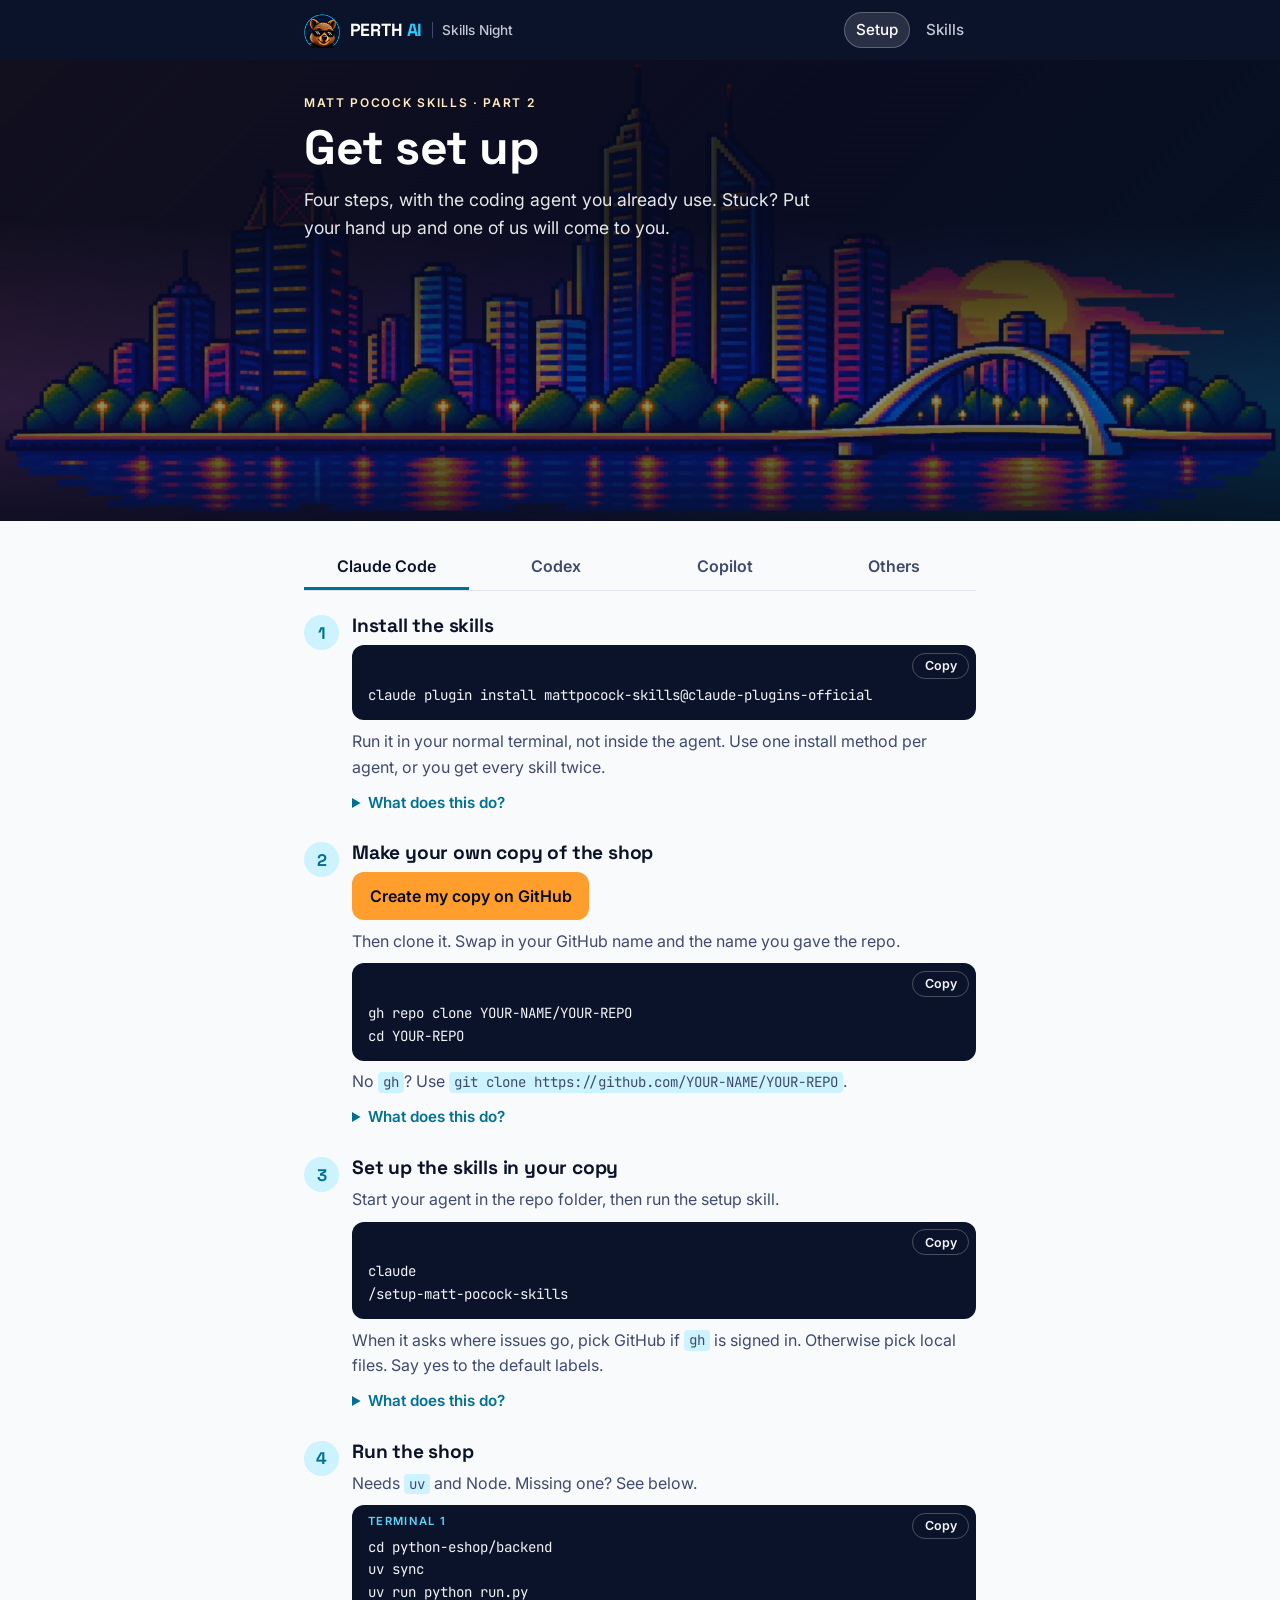
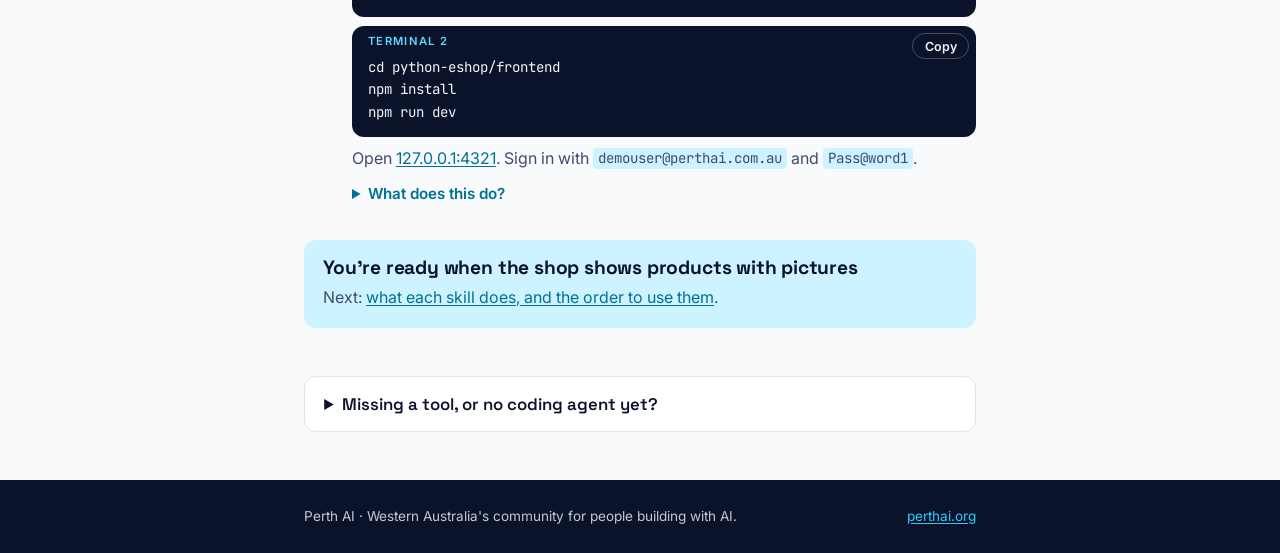
==== commit 2a7f2322: "Match skills 1.3.1 and explain each setup step Main flow now starts at /grill-with-docs (GLOSSARY.md" ====
--- a/docs/index.html
+++ b/docs/index.html
@@ -31,6 +31,12 @@
 .extra > .step { padding: 0 1.2rem 1.2rem; gap: .8rem; }
 .extra .tabs { margin-top: 0; }
 .extra h3 { font-size: 1.05rem; margin-top: .6rem; }
+.why { font-size: .95rem; }
+.why summary { cursor: pointer; color: var(--river); font-weight: 600; width: fit-content; padding-block: .1rem; }
+.why dl { margin: .5rem 0 0; padding: .9rem 1rem; border-left: 3px solid var(--cta); background: var(--surface); border-radius: 0 10px 10px 0; display: grid; gap: .25rem; }
+.why dt { font-weight: 600; color: var(--ink); }
+.why dt:not(:first-child) { margin-top: .55rem; }
+.why dd { margin: 0; color: var(--muted); }
 </style>
 </head>
 <body>
@@ -70,8 +76,23 @@
       <div class="cmd" data-agent-panel="copilot" hidden><pre>copilot plugin marketplace add mattpocock/skills
 copilot plugin install mattpocock-skills@mattpocock</pre></div>
       <div class="cmd" data-agent-panel="other" hidden><pre>npx skills@latest add mattpocock/skills</pre></div>
-      <p data-agent-panel="other" hidden>Works for Cursor, Windsurf, OpenCode and more. It asks which agent to install for.</p>
+      <p data-agent-panel="other" hidden>Works for Cursor, Windsurf, OpenCode, Amp and more. It asks which agent and which skills: take them all, and make sure <code>setup-matt-pocock-skills</code> is ticked.</p>
+      <div class="cmd" data-agent-panel="other" hidden><span class="label">Gemini CLI</span><pre>gemini skills install https://github.com/mattpocock/skills.git --path skills/engineering
+gemini skills install https://github.com/mattpocock/skills.git --path skills/productivity</pre></div>
       <p>Run it in your normal terminal, not inside the agent. Use one install method per agent, or you get every skill twice.</p>
+      <details class="why"><summary>What does this do?</summary><dl>
+        <dt>What gets installed?</dt>
+        <dd>27 skills from <a href="https://github.com/mattpocock/skills" target="_blank" rel="noopener">mattpocock/skills</a> (version 1.3). Each skill is a Markdown file of instructions your agent reads when it needs it. Nothing runs on your machine at install time.</dd>
+        <dt>Where does it go?</dt>
+        <dd>Into your agent's own settings folder, not into a repo, so it works in every project.</dd>
+        <dd data-agent-panel="claude">It comes from Claude Code's official plugin marketplace and updates itself.</dd>
+        <dd data-agent-panel="codex" hidden>The first line adds Matt's GitHub repo as a plugin source. The second installs the plugin from it. Codex updates it at startup.</dd>
+        <dd data-agent-panel="copilot" hidden>The first line adds Matt's GitHub repo as a plugin source. The second installs the plugin from it. Using VS Code instead of the CLI? Run <b>Chat: Install Plugin From Source</b> with <code>https://github.com/mattpocock/skills</code>.</dd>
+        <dd data-agent-panel="other" hidden>These are plain files you can read and edit. They don't update themselves: run <code>npx skills@latest update</code> later.</dd>
+        <dt>I already have them. Do I need to do anything?</dt>
+        <dd data-agent-panel="claude">Run it again or check <code>/plugin</code> in Claude Code. You want 1.3 or later, which starts with <code>/grill-with-docs</code> and has <code>/implement-spec</code>, <code>/retro</code> and <code>pr</code>.</dd>
+        <dd data-agent-panel="codex copilot other" hidden>Make sure you have 1.3 or later. It starts with <code>grill-with-docs</code> and has <code>implement-spec</code>, <code>retro</code> and <code>pr</code>. Running the install again picks up the latest.</dd>
+      </dl></details>
     </div></li>
 
     <li><div class="step"><h2>Make your own copy of the shop</h2>
@@ -80,6 +101,14 @@
       <div class="cmd"><pre>gh repo clone YOUR-NAME/YOUR-REPO
 cd YOUR-REPO</pre></div>
       <p>No <code>gh</code>? Use <code>git clone https://github.com/YOUR-NAME/YOUR-REPO</code>.</p>
+      <details class="why"><summary>What does this do?</summary><dl>
+        <dt>What is this repo?</dt>
+        <dd>A small online shop: a Python (FastAPI) backend with a SQLite database, and a React frontend. It's the same shop Raf used in the first half, with every bug already fixed and 38 tests passing.</dd>
+        <dt>Why a copy, not a fork?</dt>
+        <dd>The button makes a brand new repo in your account. Its issues and pull requests are yours, so your agent can file tickets and open PRs without touching anyone else's work. A fork would send your PRs back to us.</dd>
+        <dt>Public or private?</dt>
+        <dd>Either works.</dd>
+      </dl></details>
     </div></li>
 
     <li><div class="step"><h2>Set up the skills in your copy</h2>
@@ -87,11 +116,24 @@
       <div class="cmd" data-agent-panel="claude"><pre>claude
 /setup-matt-pocock-skills</pre></div>
       <div class="cmd" data-agent-panel="codex" hidden><pre>codex
-Use the setup-matt-pocock-skills skill</pre></div>
+$setup-matt-pocock-skills</pre></div>
       <div class="cmd" data-agent-panel="copilot" hidden><pre>copilot
 /setup-matt-pocock-skills</pre></div>
-      <div class="cmd" data-agent-panel="other" hidden><pre>Use the setup-matt-pocock-skills skill</pre></div>
-      <p>When it asks where issues go, pick GitHub if <code>gh</code> is signed in. Otherwise pick local files.</p>
+      <div class="cmd" data-agent-panel="other" hidden><pre>/setup-matt-pocock-skills</pre></div>
+      <p data-agent-panel="other" hidden>If your agent has no slash commands, type: Use the setup-matt-pocock-skills skill.</p>
+      <p>When it asks where issues go, pick GitHub if <code>gh</code> is signed in. Otherwise pick local files. Say yes to the default labels.</p>
+      <details class="why"><summary>What does this do?</summary><dl>
+        <dt>What will it ask?</dt>
+        <dd>Up to three things, one at a time, each with a recommended answer: where issues live (GitHub, GitLab or local files), whether to keep the default triage labels, and where the glossary and decision records go.</dd>
+        <dt>What does it change?</dt>
+        <dd>It shows you a draft first, then adds an "Agent skills" section to the repo's instructions file and writes a few short notes under <code>docs/agents/</code>. Commit them like any other change.</dd>
+        <dt>Why do I need it?</dt>
+        <dd>The skills that write specs and tickets need to know where to put them. You run it once per repo.</dd>
+        <dt data-agent-panel="codex" hidden>Why the <code>$</code>?</dt>
+        <dd data-agent-panel="codex" hidden>In Codex, <code>$name</code> runs a skill by name. Skills you start yourself, like this one, only run that way.</dd>
+        <dt>Local files?</dt>
+        <dd>Tickets go in a <code>.scratch/</code> folder as Markdown instead of GitHub Issues. Everything else works the same.</dd>
+      </dl></details>
     </div></li>
 
     <li><div class="step"><h2>Run the shop</h2>
@@ -103,6 +145,18 @@
 npm install
 npm run dev</pre></div>
       <p>Open <a href="http://127.0.0.1:4321" target="_blank" rel="noopener">127.0.0.1:4321</a>. Sign in with <code>demouser@perthai.com.au</code> and <code>Pass@word1</code>.</p>
+      <details class="why"><summary>What does this do?</summary><dl>
+        <dt>Terminal 1</dt>
+        <dd><code>uv sync</code> downloads the right Python and the backend's packages into a local <code>.venv</code> folder. <code>run.py</code> starts the API on port 8765 and creates and fills <code>eshop.db</code> the first time.</dd>
+        <dt>Terminal 2</dt>
+        <dd><code>npm install</code> downloads the frontend's packages, which takes a minute. <code>npm run dev</code> serves the shop on port 4321 and passes API calls through to Terminal 1.</dd>
+        <dt>Why two terminals?</dt>
+        <dd>Both keep running until you press Ctrl+C. Leave them open and use a third terminal for your agent.</dd>
+        <dt>Want the tests?</dt>
+        <dd>In <code>python-eshop/backend</code>, run <code>uv run pytest</code>. Your agent runs them too when it builds with the <code>tdd</code> skill.</dd>
+        <dt>Port already in use?</dt>
+        <dd>Something else is on 8765 or 4321, often a copy of the shop from the first half. Stop it with Ctrl+C in its terminal.</dd>
+      </dl></details>
     </div></li>
   </ol>
 
@@ -182,7 +236,7 @@
   var agentTabs = document.querySelectorAll('[data-agent]');
   function showAgent(agent) {
     agentTabs.forEach(function (t) { t.setAttribute('aria-selected', String(t.dataset.agent === agent)); });
-    document.querySelectorAll('[data-agent-panel]').forEach(function (p) { p.hidden = p.dataset.agentPanel !== agent; });
+    document.querySelectorAll('[data-agent-panel]').forEach(function (p) { p.hidden = p.dataset.agentPanel.split(' ').indexOf(agent) < 0; });
     try { localStorage.setItem('agent', agent); } catch (e) {}
   }
   agentTabs.forEach(function (t) { t.addEventListener('click', function () { showAgent(t.dataset.agent); }); });
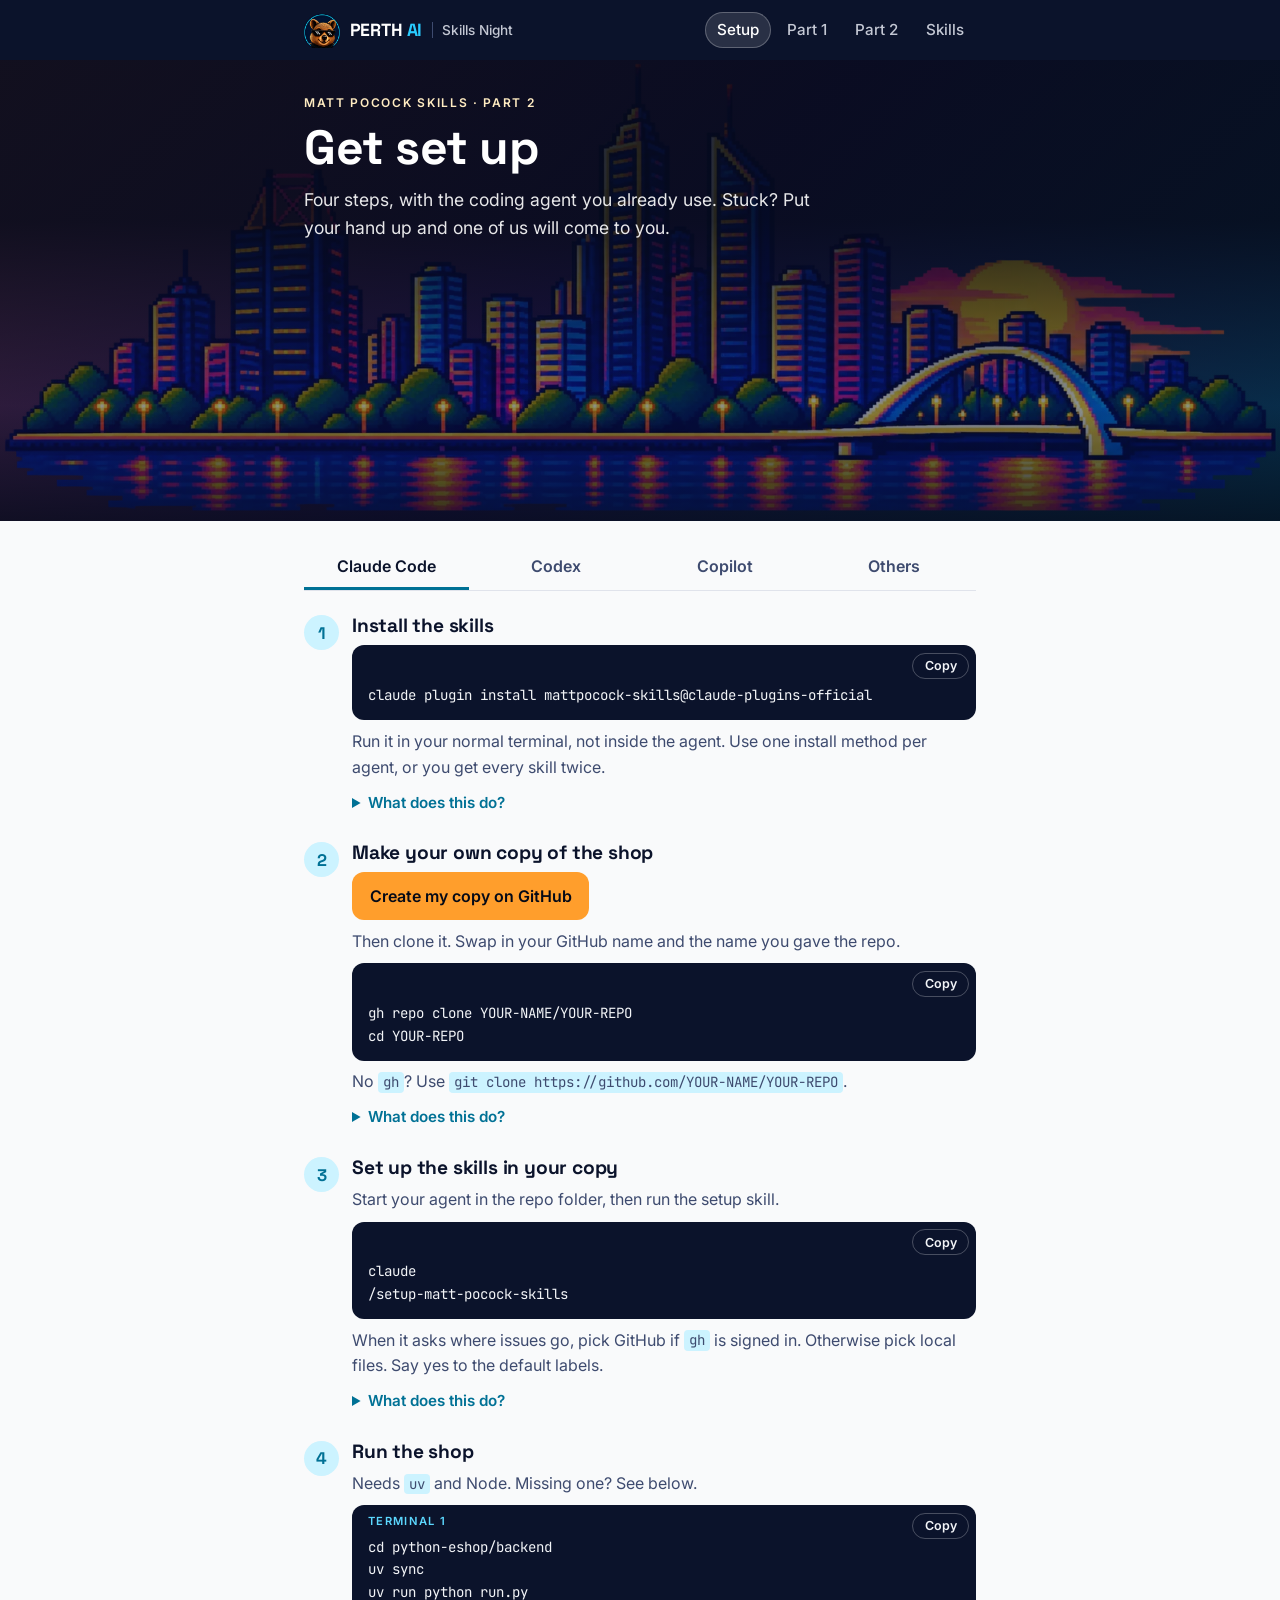
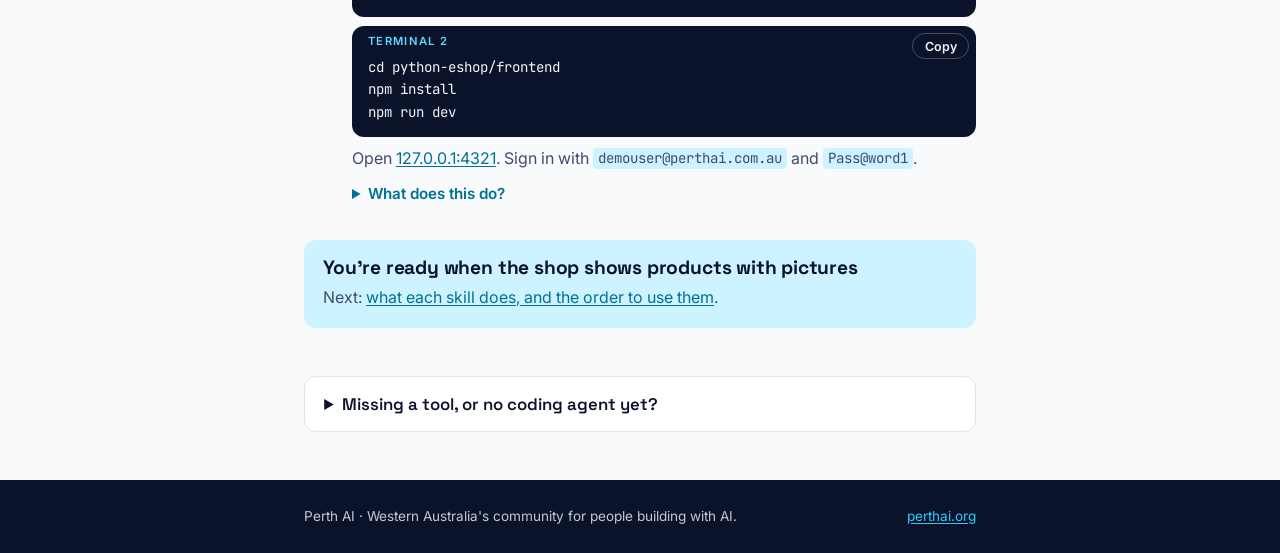
==== commit 6ec627d4: "Add Part 1 and Part 2 pages Part 1 walks through triage, finding the cause and asking why. Part 2 wa" ====
--- a/docs/index.html
+++ b/docs/index.html
@@ -17,26 +17,12 @@
 .tabs { display: flex; gap: .25rem; border-bottom: 1px solid var(--line); margin-top: 1rem; }
 .tabs button { flex: 1; font: 600 1rem var(--body); background: none; border: 0; border-bottom: 3px solid transparent; color: var(--muted); padding: .7rem .5rem; cursor: pointer; }
 .tabs button[aria-selected="true"] { color: var(--ink); border-bottom-color: var(--river); }
-ol.steps { list-style: none; margin: 0; padding: 1.5rem 0 0; display: grid; gap: 1.6rem; counter-reset: step; }
-ol.steps > li { display: grid; grid-template-columns: 2.2rem 1fr; gap: .8rem; counter-increment: step; }
-ol.steps > li::before { content: counter(step); font: 700 1.05rem var(--display); width: 2.2rem; height: 2.2rem; border-radius: 50%; display: grid; place-items: center; background: var(--river-soft); color: var(--river); }
-.step { display: grid; gap: .55rem; min-width: 0; }
-.step h2 { font-size: 1.2rem; }
-.step > p { color: var(--muted); }
-.done { margin-block: 2rem 3rem; padding: 1.1rem 1.2rem; border-radius: 12px; background: var(--river-soft); display: grid; gap: .4rem; }
-.done h2 { font-size: 1.2rem; }
 main > .tabs { margin-top: 1.5rem; }
 .extra { margin-bottom: 3rem; border: 1px solid var(--line); border-radius: 12px; background: var(--surface); }
 .extra summary { cursor: pointer; padding: 1rem 1.2rem; font: 600 1.05rem var(--display); }
 .extra > .step { padding: 0 1.2rem 1.2rem; gap: .8rem; }
 .extra .tabs { margin-top: 0; }
 .extra h3 { font-size: 1.05rem; margin-top: .6rem; }
-.why { font-size: .95rem; }
-.why summary { cursor: pointer; color: var(--river); font-weight: 600; width: fit-content; padding-block: .1rem; }
-.why dl { margin: .5rem 0 0; padding: .9rem 1rem; border-left: 3px solid var(--cta); background: var(--surface); border-radius: 0 10px 10px 0; display: grid; gap: .25rem; }
-.why dt { font-weight: 600; color: var(--ink); }
-.why dt:not(:first-child) { margin-top: .55rem; }
-.why dd { margin: 0; color: var(--muted); }
 </style>
 </head>
 <body>
@@ -45,6 +31,8 @@
     <a class="logo" href="./"><img src="brand/perth-ai-mark.webp" alt="" width="256" height="256"><span class="word">PERTH <span>AI</span></span><span class="event">Skills Night</span></a>
     <nav aria-label="Pages">
       <a href="./" aria-current="page">Setup</a>
+      <a href="part1.html">Part 1</a>
+      <a href="part2.html">Part 2</a>
       <a href="skills.html">Skills</a>
     </nav>
   </div>
--- a/docs/style.css
+++ b/docs/style.css
@@ -87,10 +87,28 @@
 /* Commands with copy buttons */
 .cmd { display: flex; flex-direction: column; background: var(--code-bg); color: var(--code-fg); border-radius: 12px; min-width: 0; }
 .cmd pre { margin: 0; padding: .3rem 1rem .85rem; overflow-x: auto; font: 400 .88rem/1.6 var(--mono); white-space: pre; }
+.cmd.prose pre { white-space: pre-wrap; overflow-wrap: anywhere; }
 .cmd .label { display: block; font: 600 .7rem var(--body); letter-spacing: .12em; text-transform: uppercase; color: var(--code-label); padding: 0 1rem .2rem; margin-top: -1.6rem; max-width: calc(100% - 5rem); }
 .cmd .copy { order: -1; align-self: flex-end; margin: .45rem .45rem 0 0; font: 600 .78rem var(--body); background: transparent; color: var(--code-fg); border: 1px solid #ffffff40; border-radius: 999px; padding: .3rem .7rem; cursor: pointer; }
 .cmd .copy:hover { border-color: var(--cta); color: var(--cta); }
 
+/* Numbered steps, and tap-to-open "What does this do?" notes */
+ol.steps { list-style: none; margin: 0; padding: 1.5rem 0 0; display: grid; gap: 1.6rem; counter-reset: step; }
+ol.steps > li { display: grid; grid-template-columns: 2.2rem 1fr; gap: .8rem; counter-increment: step; }
+ol.steps > li::before { content: counter(step); font: 700 1.05rem var(--display); width: 2.2rem; height: 2.2rem; border-radius: 50%; display: grid; place-items: center; background: var(--river-soft); color: var(--river); }
+.step { display: grid; gap: .55rem; min-width: 0; }
+.step h2 { font-size: 1.2rem; }
+.step > p { color: var(--muted); }
+.done { margin-block: 2rem 3rem; padding: 1.1rem 1.2rem; border-radius: 12px; background: var(--river-soft); display: grid; gap: .4rem; }
+.done h2 { font-size: 1.2rem; }
+.why { font-size: .95rem; }
+.why summary { cursor: pointer; color: var(--river); font-weight: 600; width: fit-content; padding-block: .1rem; }
+.why dl { margin: .5rem 0 0; padding: .9rem 1rem; border-left: 3px solid var(--cta); background: var(--surface); border-radius: 0 10px 10px 0; display: grid; gap: .25rem; }
+.why dt { font-weight: 600; color: var(--ink); }
+.why dt:not(:first-child) { margin-top: .55rem; }
+.why dd { margin: 0; color: var(--muted); }
+
+.note { margin-top: 1.5rem; padding: .7rem 1rem; border-radius: 10px; background: var(--river-soft); font-size: .95rem; }
 .site-foot { margin-top: 3rem; background: var(--band); color: var(--band-muted); font-size: .85rem; }
 .site-foot .wrap { padding-block: 1.6rem; display: flex; gap: .5rem 1.5rem; flex-wrap: wrap; justify-content: space-between; }
 .site-foot a { color: var(--band-ai); }
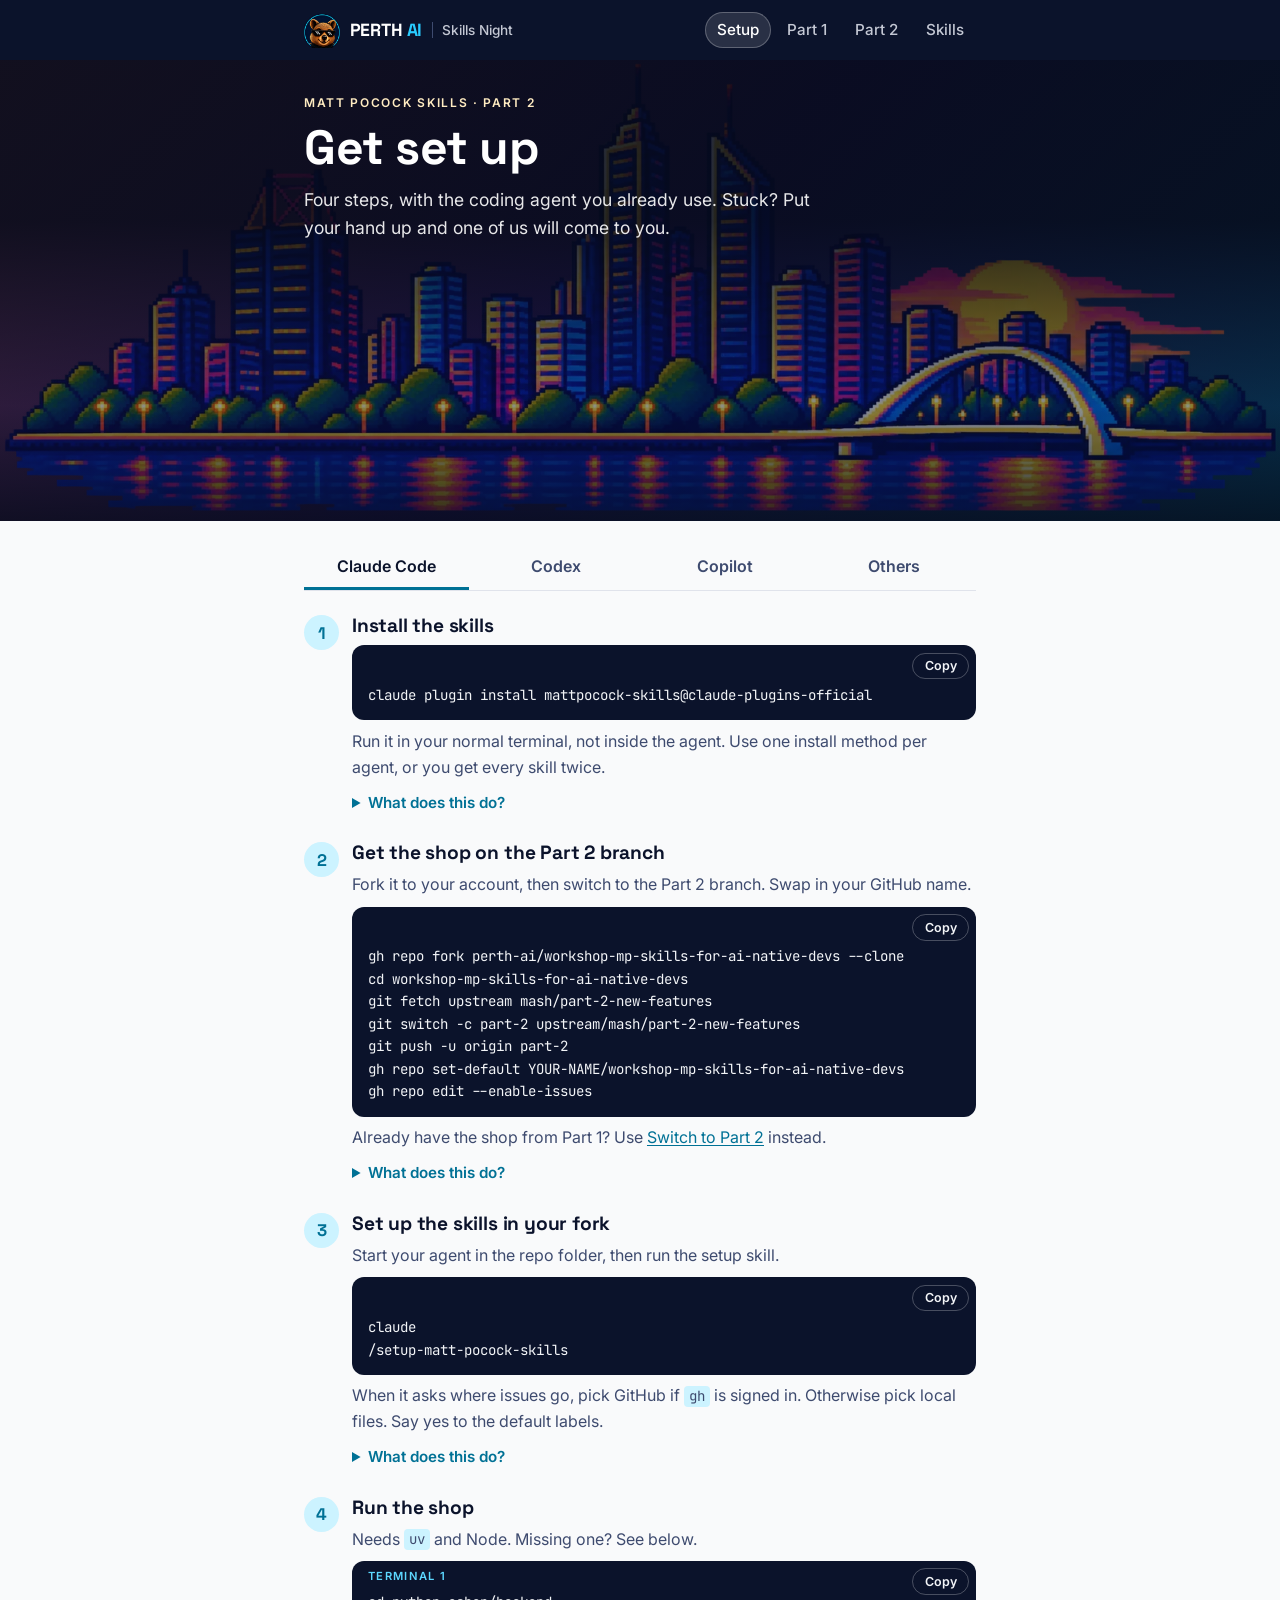
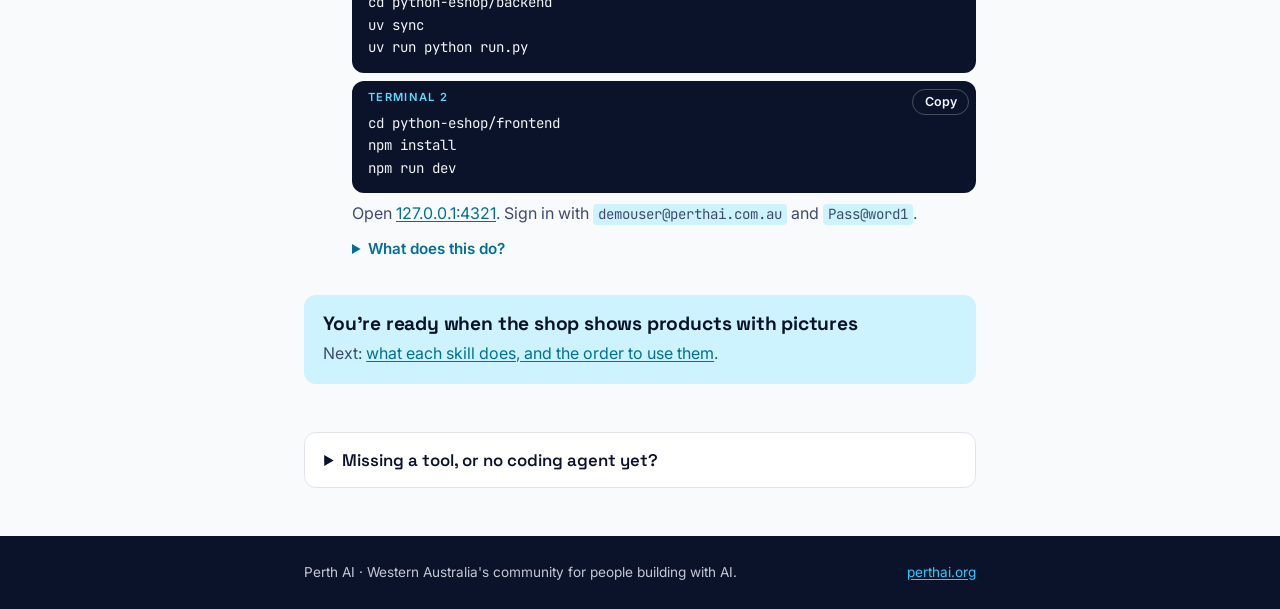
==== commit de82e15c: "Run Part 2 from the perth-ai branch instead of a template copy Replace the "Create my copy" template" ====
--- a/docs/index.html
+++ b/docs/index.html
@@ -83,23 +83,27 @@
       </dl></details>
     </div></li>
 
-    <li><div class="step"><h2>Make your own copy of the shop</h2>
-      <a class="cta" href="https://github.com/new?template_name=perth-ai-mp-new-features&amp;template_owner=mashjprime" target="_blank" rel="noopener">Create my copy on GitHub</a>
-      <p>Then clone it. Swap in your GitHub name and the name you gave the repo.</p>
-      <div class="cmd"><pre>gh repo clone YOUR-NAME/YOUR-REPO
-cd YOUR-REPO</pre></div>
-      <p>No <code>gh</code>? Use <code>git clone https://github.com/YOUR-NAME/YOUR-REPO</code>.</p>
+    <li><div class="step"><h2>Get the shop on the Part 2 branch</h2>
+      <p>Fork it to your account, then switch to the Part 2 branch. Swap in your GitHub name.</p>
+      <div class="cmd"><pre>gh repo fork perth-ai/workshop-mp-skills-for-ai-native-devs --clone
+cd workshop-mp-skills-for-ai-native-devs
+git fetch upstream mash/part-2-new-features
+git switch -c part-2 upstream/mash/part-2-new-features
+git push -u origin part-2
+gh repo set-default YOUR-NAME/workshop-mp-skills-for-ai-native-devs
+gh repo edit --enable-issues</pre></div>
+      <p>Already have the shop from Part 1? Use <a href="part2.html#switch">Switch to Part 2</a> instead.</p>
       <details class="why"><summary>What does this do?</summary><dl>
         <dt>What is this repo?</dt>
-        <dd>A small online shop: a Python (FastAPI) backend with a SQLite database, and a React frontend. It's the same shop Raf used in the first half, with every bug already fixed and 38 tests passing.</dd>
-        <dt>Why a copy, not a fork?</dt>
-        <dd>The button makes a brand new repo in your account. Its issues and pull requests are yours, so your agent can file tickets and open PRs without touching anyone else's work. A fork would send your PRs back to us.</dd>
-        <dt>Public or private?</dt>
-        <dd>Either works.</dd>
-      </dl></details>
-    </div></li>
-
-    <li><div class="step"><h2>Set up the skills in your copy</h2>
+        <dd>A small online shop: a Python (FastAPI) backend with a SQLite database, and a React frontend. Its <code>main</code> branch is the buggy shop from Part 1. The <code>mash/part-2-new-features</code> branch has every bug fixed and 38 tests passing.</dd>
+        <dt>Why a fork?</dt>
+        <dd>Your fork's issues and pull requests are yours, so your agent can file tickets and open PRs without touching anyone else's work. The last two lines point <code>gh</code> at your fork, not perth-ai, and turn on issues, which forks start without.</dd>
+        <dt>What's <code>part-2</code>?</dt>
+        <dd>Your own branch, starting from the Part 2 code. You build on it and your PRs merge into it.</dd>
+      </dl></details>
+    </div></li>
+
+    <li><div class="step"><h2>Set up the skills in your fork</h2>
       <p>Start your agent in the repo folder, then run the setup skill.</p>
       <div class="cmd" data-agent-panel="claude"><pre>claude
 /setup-matt-pocock-skills</pre></div>
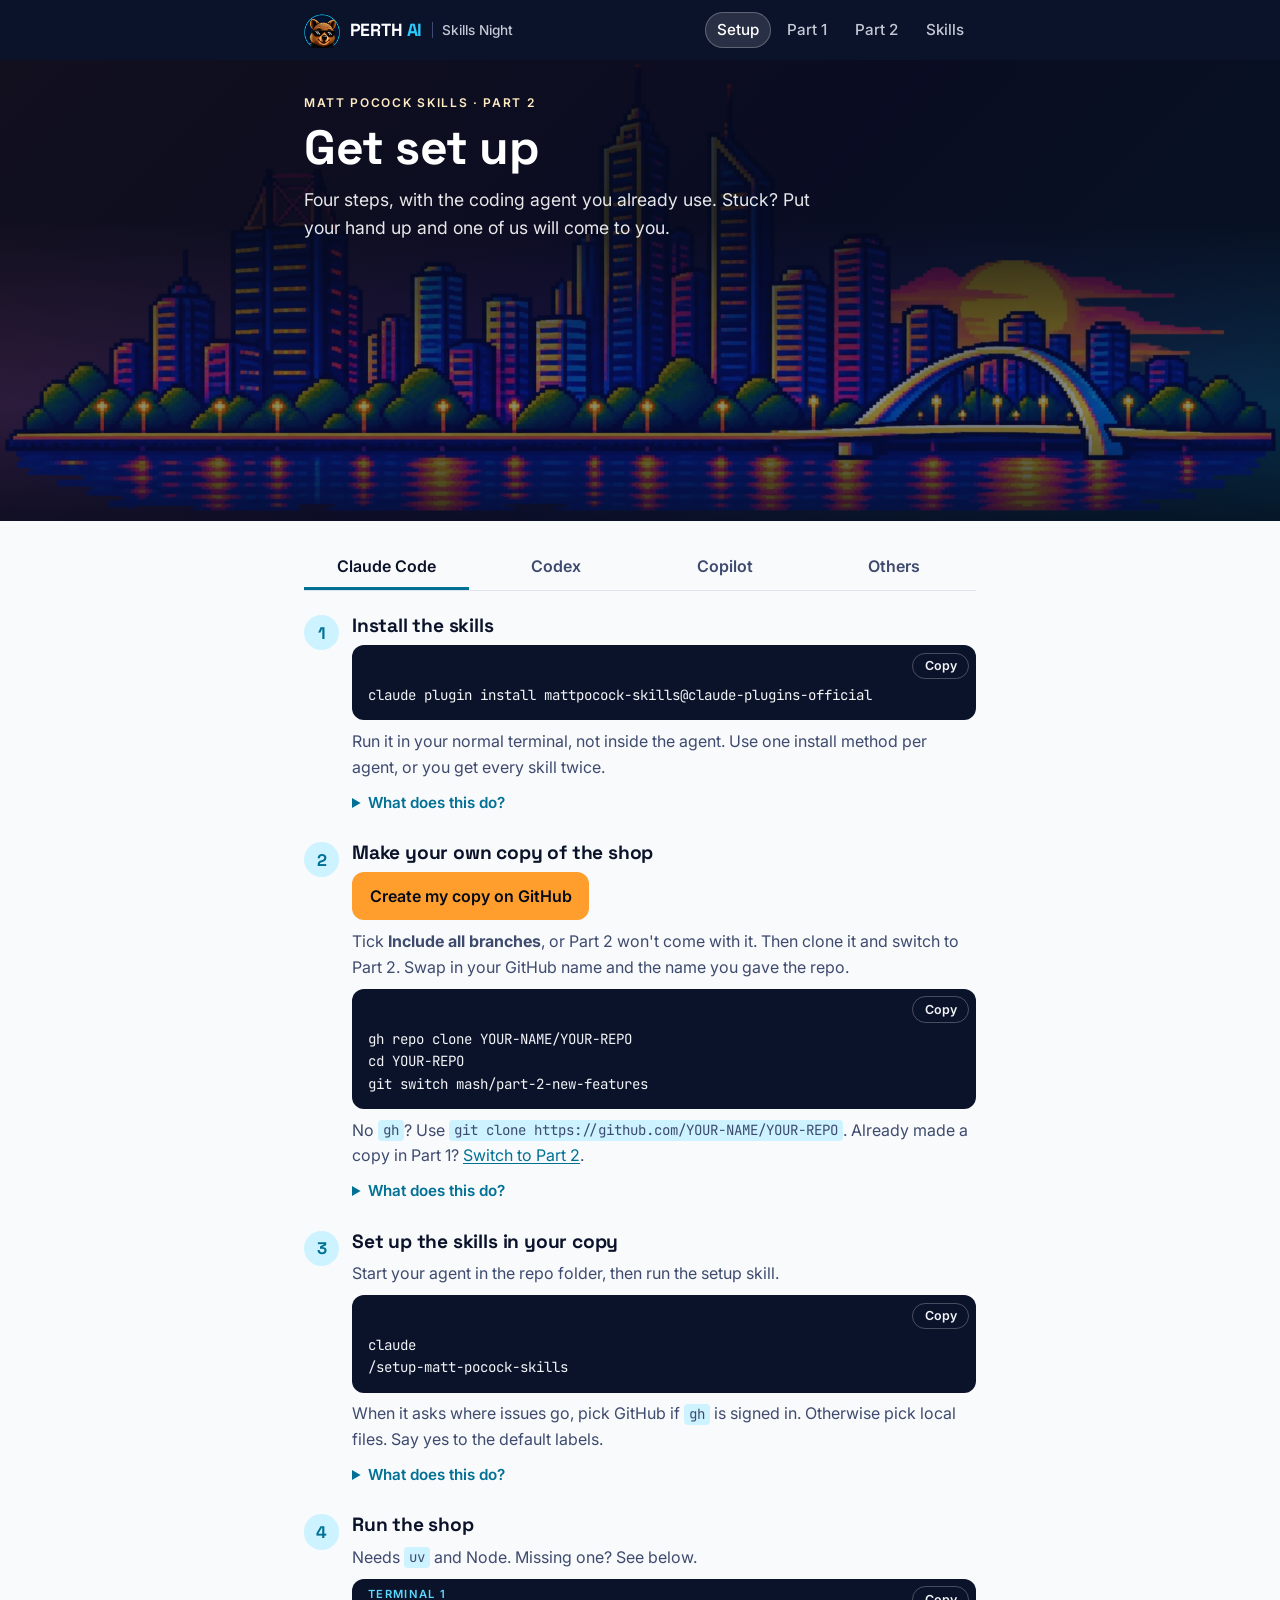
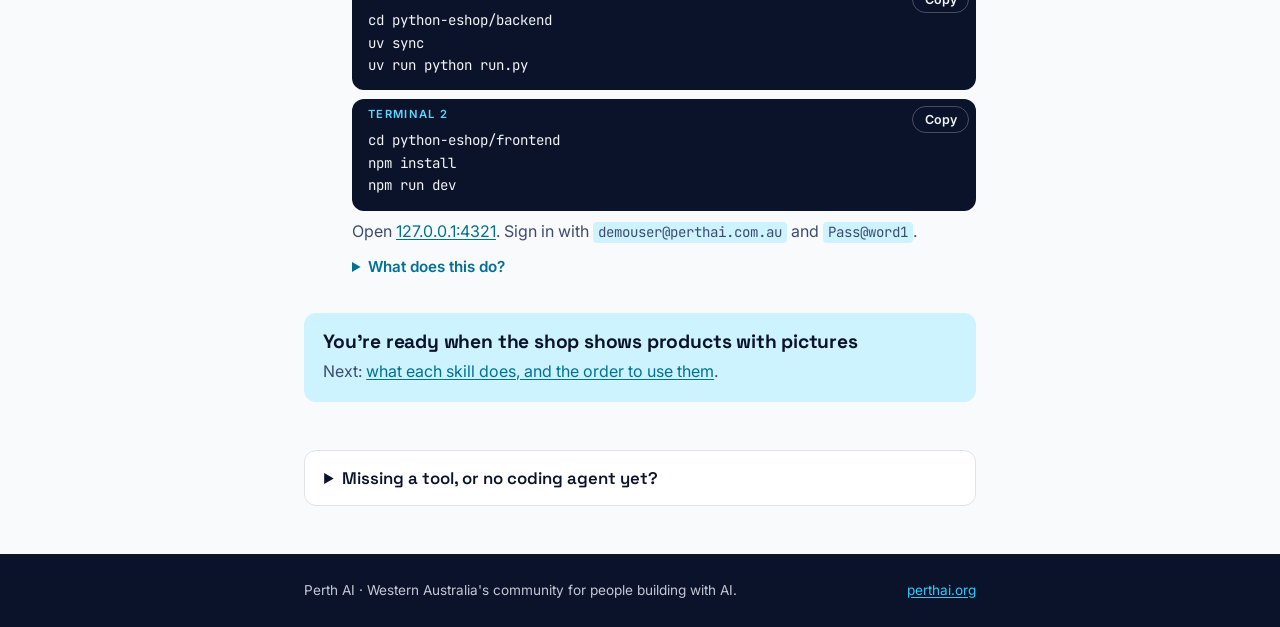
==== commit 234085e5: "Simplify Part 2 setup around the perth-ai template Bring back one "Create my copy" button for the pe" ====
--- a/docs/index.html
+++ b/docs/index.html
@@ -83,27 +83,24 @@
       </dl></details>
     </div></li>
 
-    <li><div class="step"><h2>Get the shop on the Part 2 branch</h2>
-      <p>Fork it to your account, then switch to the Part 2 branch. Swap in your GitHub name.</p>
-      <div class="cmd"><pre>gh repo fork perth-ai/workshop-mp-skills-for-ai-native-devs --clone
-cd workshop-mp-skills-for-ai-native-devs
-git fetch upstream mash/part-2-new-features
-git switch -c part-2 upstream/mash/part-2-new-features
-git push -u origin part-2
-gh repo set-default YOUR-NAME/workshop-mp-skills-for-ai-native-devs
-gh repo edit --enable-issues</pre></div>
-      <p>Already have the shop from Part 1? Use <a href="part2.html#switch">Switch to Part 2</a> instead.</p>
+    <li><div class="step"><h2>Make your own copy of the shop</h2>
+      <a class="cta" href="https://github.com/new?template_name=workshop-mp-skills-for-ai-native-devs&amp;template_owner=perth-ai" target="_blank" rel="noopener">Create my copy on GitHub</a>
+      <p>Tick <b>Include all branches</b>, or Part 2 won't come with it. Then clone it and switch to Part 2. Swap in your GitHub name and the name you gave the repo.</p>
+      <div class="cmd"><pre>gh repo clone YOUR-NAME/YOUR-REPO
+cd YOUR-REPO
+git switch mash/part-2-new-features</pre></div>
+      <p>No <code>gh</code>? Use <code>git clone https://github.com/YOUR-NAME/YOUR-REPO</code>. Already made a copy in Part 1? <a href="part2.html#switch">Switch to Part 2</a>.</p>
       <details class="why"><summary>What does this do?</summary><dl>
         <dt>What is this repo?</dt>
-        <dd>A small online shop: a Python (FastAPI) backend with a SQLite database, and a React frontend. Its <code>main</code> branch is the buggy shop from Part 1. The <code>mash/part-2-new-features</code> branch has every bug fixed and 38 tests passing.</dd>
-        <dt>Why a fork?</dt>
-        <dd>Your fork's issues and pull requests are yours, so your agent can file tickets and open PRs without touching anyone else's work. The last two lines point <code>gh</code> at your fork, not perth-ai, and turn on issues, which forks start without.</dd>
-        <dt>What's <code>part-2</code>?</dt>
-        <dd>Your own branch, starting from the Part 2 code. You build on it and your PRs merge into it.</dd>
-      </dl></details>
-    </div></li>
-
-    <li><div class="step"><h2>Set up the skills in your fork</h2>
+        <dd>A small online shop: a Python (FastAPI) backend with a SQLite database, and a React frontend. <code>main</code> is the buggy shop from Part 1. <code>mash/part-2-new-features</code> has every bug fixed and 38 tests passing.</dd>
+        <dt>Why a copy?</dt>
+        <dd>The button makes a brand new repo in your account. Its issues and pull requests are yours, so your agent can file tickets and open PRs without touching anyone else's work.</dd>
+        <dt>Public or private?</dt>
+        <dd>Either works.</dd>
+      </dl></details>
+    </div></li>
+
+    <li><div class="step"><h2>Set up the skills in your copy</h2>
       <p>Start your agent in the repo folder, then run the setup skill.</p>
       <div class="cmd" data-agent-panel="claude"><pre>claude
 /setup-matt-pocock-skills</pre></div>
